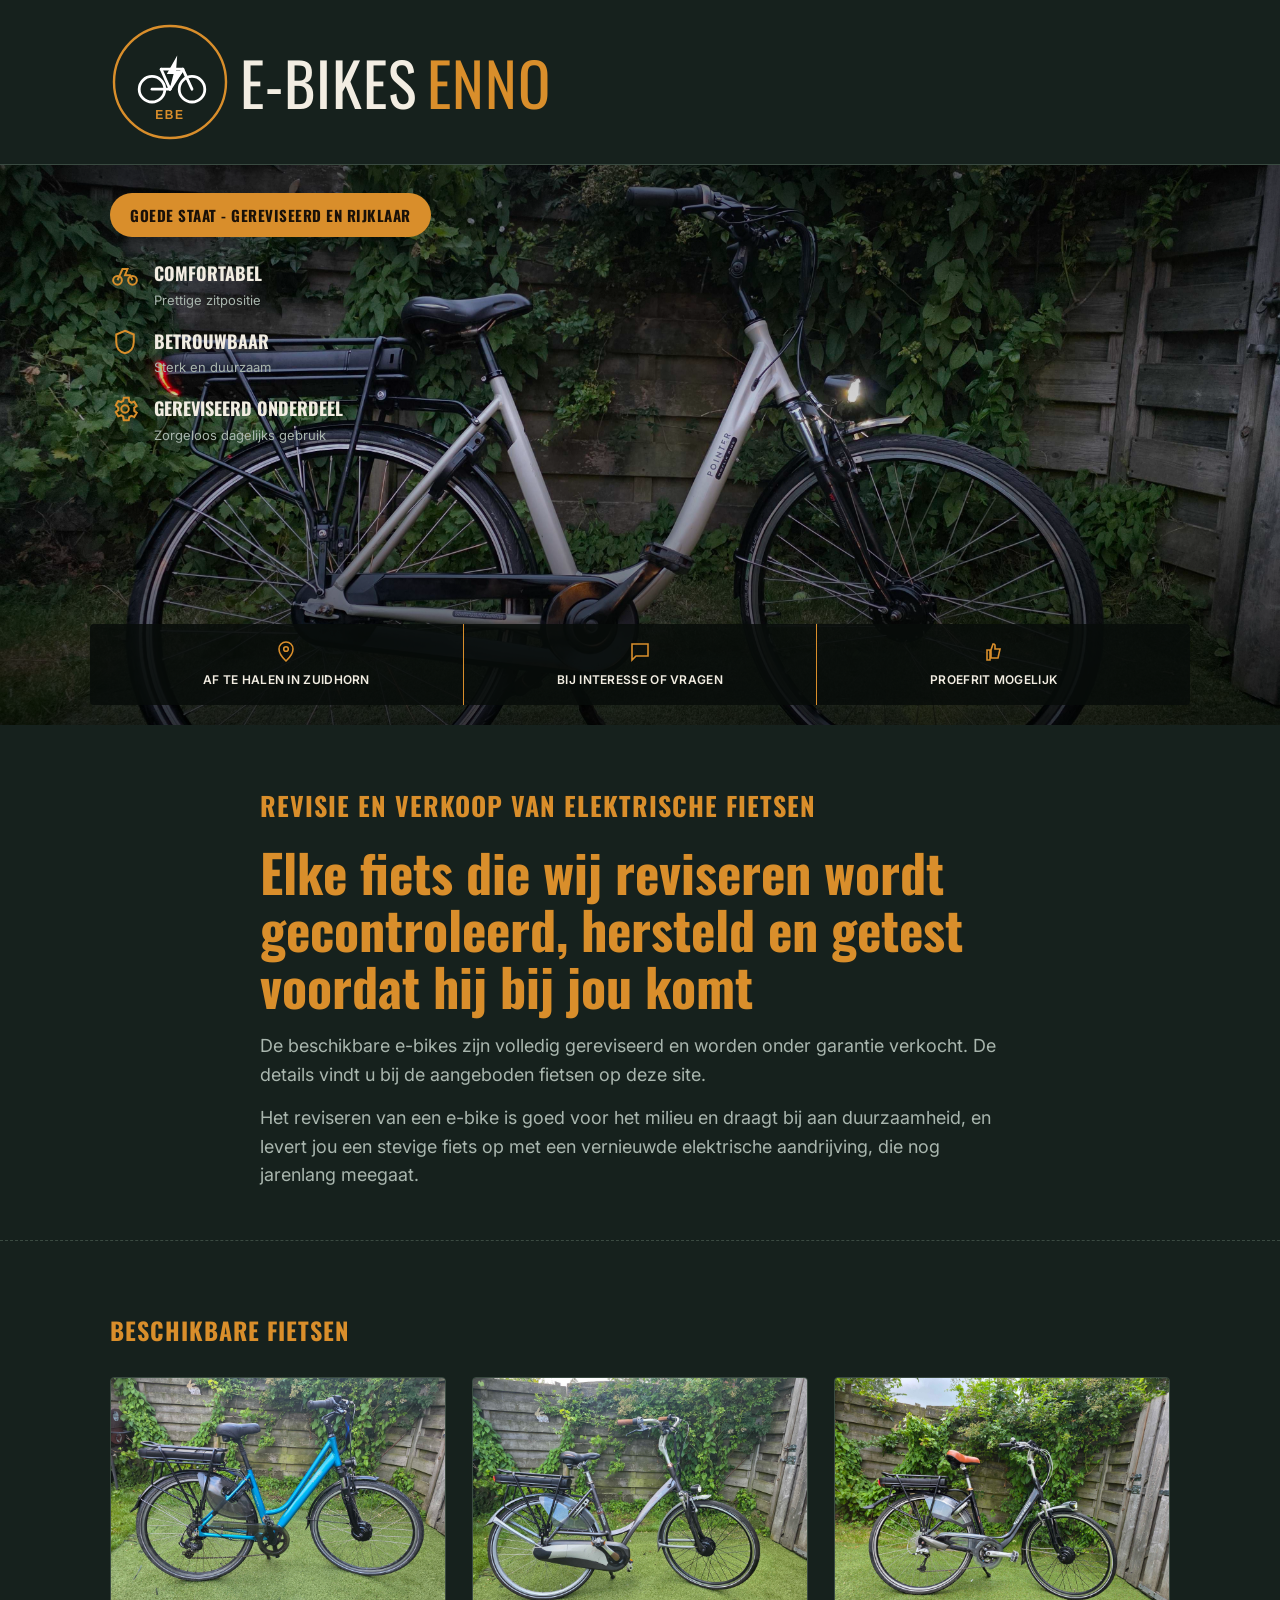
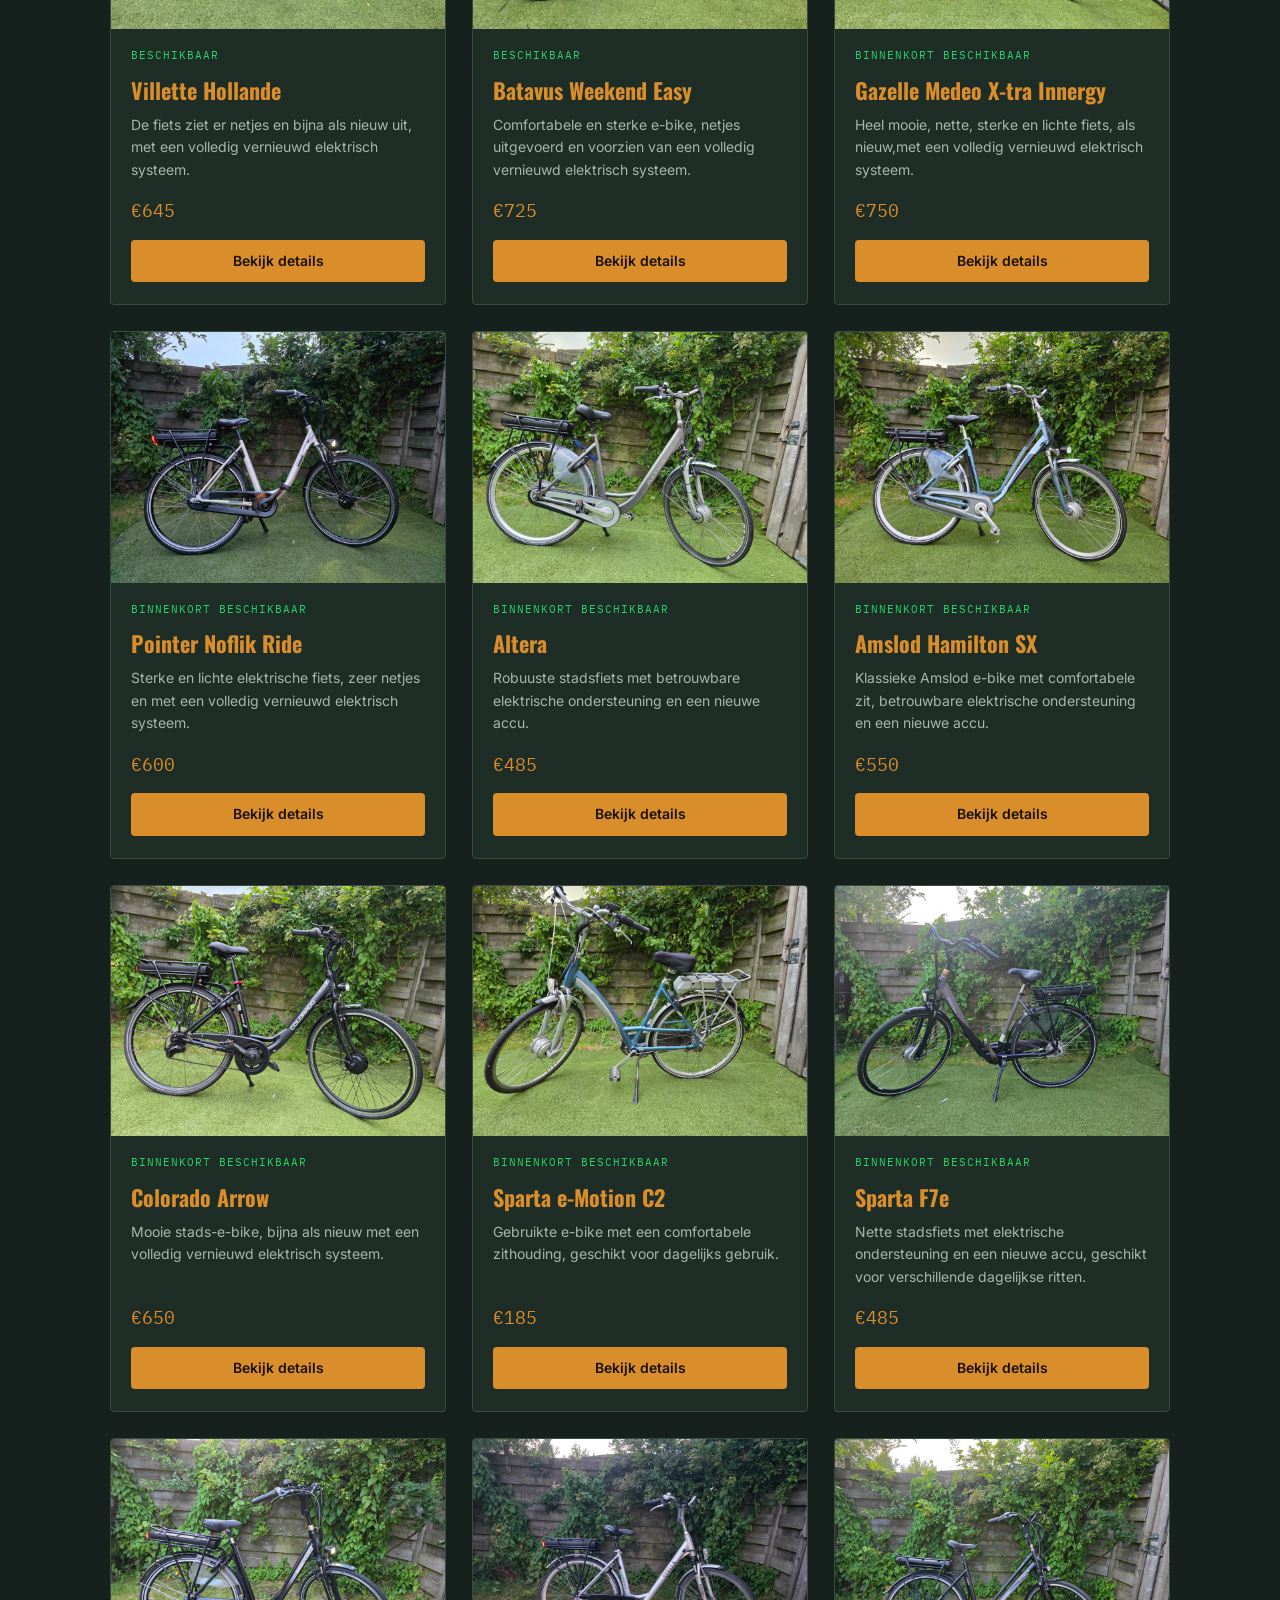
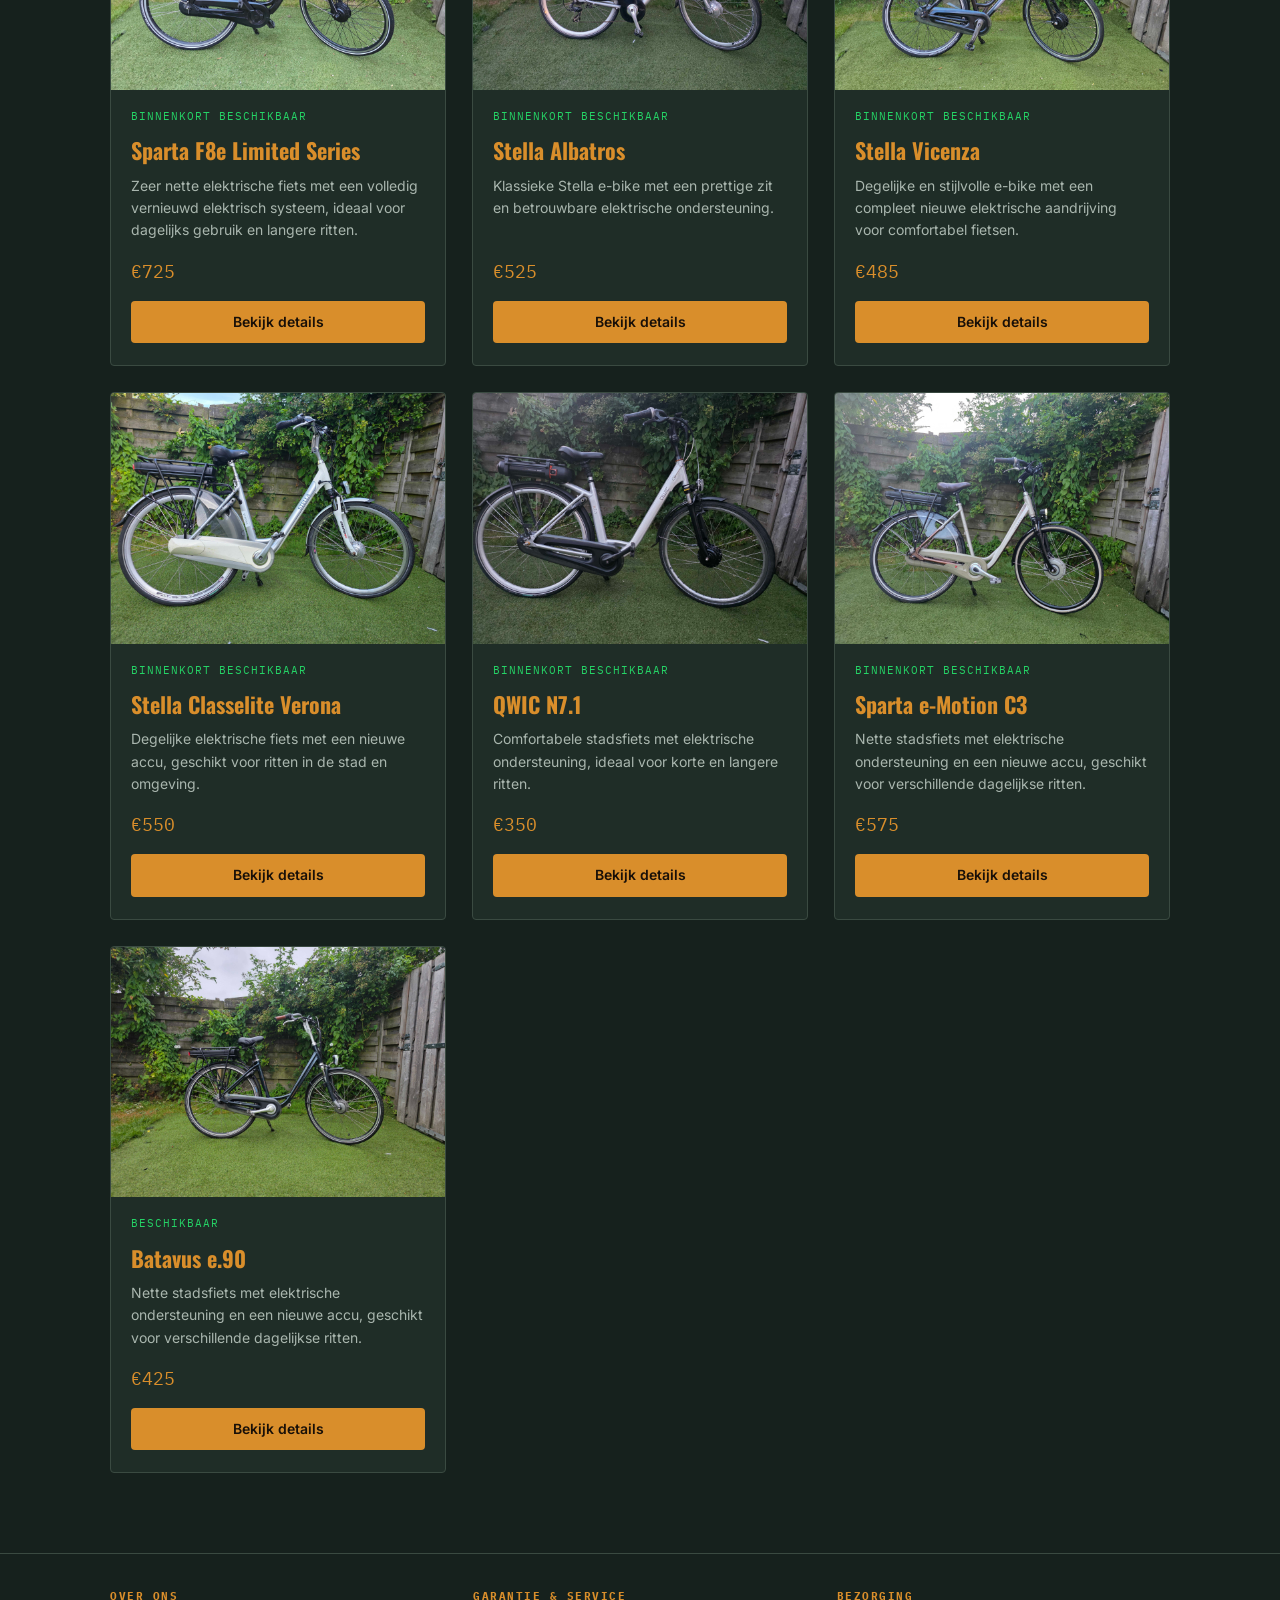
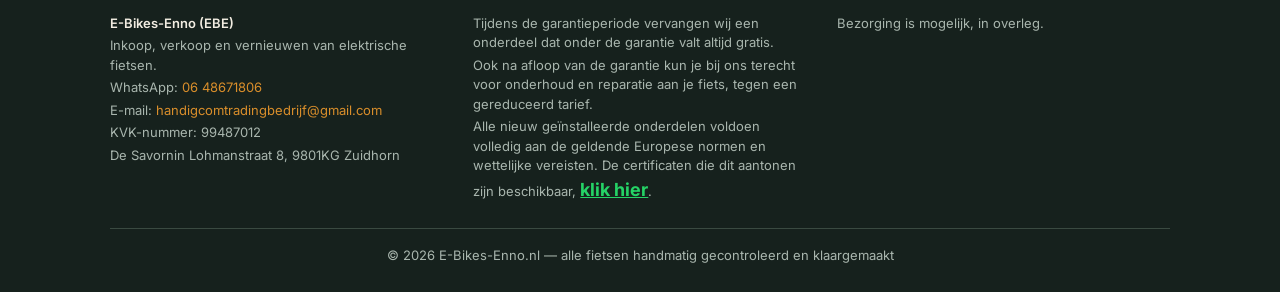
==== index.html @ 360663ea "Update index.html" ====
<!DOCTYPE html>
<html lang="nl">
<head>
<meta charset="UTF-8">
<meta name="viewport" content="width=device-width, initial-scale=1.0">
<title>E-Bikes-Enno — Elektrische fietsen showroom</title>
  <meta name="description" content="E-Bikes-Enno verkoopt gereviseerde elektrische fietsen in Zuidhorn en omgeving Groningen. Elke fiets gecontroleerd, hersteld en getest.">
<meta property="og:title" content="E-Bikes-Enno — Gereviseerde elektrische fietsen">
<meta property="og:description" content="Gereviseerde e-bikes met garantie, af te halen in Zuidhorn.">
<meta property="og:image" content="https://e-bikes-enno.nl/images/logo.svg">
<meta property="og:url" content="https://e-bikes-enno.nl">
<link rel="preconnect" href="https://fonts.googleapis.com">
<link href="https://fonts.googleapis.com/css2?family=Oswald:wght@500;700&family=Inter:wght@400;500;600&family=IBM+Plex+Mono:wght@400;500&display=swap" rel="stylesheet">
<link rel="stylesheet" href="css/style.css">
<link rel="icon" type="image/png" sizes="32x32" href="images/favicon-32x32.png">
<link rel="icon" type="image/png" sizes="96x96" href="images/favicon-96x96.png">
<link rel="apple-touch-icon" sizes="180x180" href="images/favicon-180x180.png">
<link rel="icon" type="image/svg+xml" href="images/logo.svg">
</head>
<body>

<header class="site-header">
  <div class="container">
    <a href="index.html" class="brand"><img src="images/logo.svg" alt="Logo" class="brand-logo">E-BIKES<span>ENNO</span></a>
  </div>
</header>

<section class="promo-banner">
  <img class="promo-banner-bg" src="images/pointer-noflik-ride/cover.jpg" alt="Elektrische fiets">
  <div class="promo-banner-overlay"></div>

  <div class="promo-top">
    <span class="promo-badge">GOEDE STAAT - GEREVISEERD EN RIJKLAAR</span>

    <div class="promo-feature">
      <svg viewBox="0 0 24 24" fill="none" stroke="currentColor" stroke-width="1.6"><circle cx="6" cy="17" r="3.5"/><circle cx="18" cy="17" r="3.5"/><path d="M6 17l4-9h4l-2 5h4l2 4M10 8h4"/></svg>
      <div>
        <h3>COMFORTABEL</h3>
        <p>Prettige zitpositie</p>
      </div>
    </div>

    <div class="promo-feature">
      <svg viewBox="0 0 24 24" fill="none" stroke="currentColor" stroke-width="1.6"><path d="M12 3l7 3v6c0 5-3 8-7 9-4-1-7-4-7-9V6l7-3z"/></svg>
      <div>
        <h3>BETROUWBAAR</h3>
        <p>Sterk en duurzaam</p>
      </div>
    </div>

    <div class="promo-feature">
      <svg viewBox="0 0 24 24" fill="none" stroke="currentColor" stroke-width="1.6"><circle cx="12" cy="12" r="3"/><path d="M19.4 13a7.6 7.6 0 000-2l2-1.5-2-3.4-2.3.9a7.6 7.6 0 00-1.7-1L15 3h-4l-.4 2.5a7.6 7.6 0 00-1.7 1l-2.3-.9-2 3.4L6.6 11a7.6 7.6 0 000 2l-2 1.5 2 3.4 2.3-.9a7.6 7.6 0 001.7 1L11 21h4l.4-2.5a7.6 7.6 0 001.7-1l2.3.9 2-3.4-2-1.5z"/></svg>
      <div>
        <h3>GEREVISEERD ONDERDEEL</h3>
        <p>Zorgeloos dagelijks gebruik</p>
      </div>
    </div>
  </div>

  <div class="promo-footer">
    <div class="promo-footer-item">
      <svg viewBox="0 0 24 24" fill="none" stroke="currentColor" stroke-width="1.6"><path d="M12 21s7-6.5 7-12a7 7 0 10-14 0c0 5.5 7 12 7 12z"/><circle cx="12" cy="9" r="2.3"/></svg>
      <span>AF TE HALEN IN ZUIDHORN</span>
    </div>
    <div class="promo-footer-item">
      <svg viewBox="0 0 24 24" fill="none" stroke="currentColor" stroke-width="1.6"><path d="M4 4h16v12H8l-4 4V4z"/></svg>
      <span>BIJ INTERESSE OF VRAGEN</span>
    </div>
    <div class="promo-footer-item">
      <svg viewBox="0 0 24 24" fill="none" stroke="currentColor" stroke-width="1.6"><path d="M8 10v10H5V10h3zm4-6l1 1v4h5l-2 9H9V10l2-6h1z"/></svg>
      <span>PROEFRIT MOGELIJK</span>
    </div>
  </div>
</section>

<section class="hero">
  <div class="container">
    <div class="hero-text">
      <div class="hero-eyebrow">Revisie en verkoop van elektrische fietsen</div>
      <h1>Elke fiets die wij reviseren wordt gecontroleerd, hersteld en getest voordat hij bij jou komt</h1>
    <p>De beschikbare e-bikes zijn volledig gereviseerd en worden onder garantie verkocht. De details vindt u bij de aangeboden fietsen op deze site.</p>
      <p style="margin-top:14px">Het reviseren van een e-bike is goed voor het milieu en draagt bij aan duurzaamheid, en levert jou een stevige fiets op met een vernieuwde elektrische aandrijving, die  nog jarenlang meegaat.</p>
    </div>
  </div>
</section>

<section class="catalog" id="catalog">
  <div class="container">
    <h2>Beschikbare fietsen</h2>
    <div class="bike-grid" id="bike-grid">
      <!-- filled automatically from data/bikes.json -->
    </div>
  </div>
</section>

<footer class="site-footer">
  <div class="container">
    <div class="footer-grid">
      <div class="footer-company">
        <h4>Over ons</h4>
        <p class="company-name">E-Bikes-Enno (EBE)</p>
        <p>Inkoop, verkoop en vernieuwen van elektrische fietsen.</p>
        <p>WhatsApp: <a href="https://wa.me/31648671806" target="_blank" rel="noopener">06 48671806</a></p>
        <p>E-mail: <a href="mailto:handigcomtradingbedrijf@gmail.com">handigcomtradingbedrijf@gmail.com</a></p>
        <p>KVK-nummer: 99487012</p>
        <p>De Savornin Lohmanstraat 8, 9801KG Zuidhorn</p>
      </div>
      <div class="footer-service">
        <h4>Garantie &amp; service</h4>
        <p>Tijdens de garantieperiode vervangen wij een onderdeel dat onder de garantie valt altijd gratis.</p>
        <p>Ook na afloop van de garantie kun je bij ons terecht voor onderhoud en reparatie aan je fiets, tegen een gereduceerd tarief.</p>
        <p>Alle nieuw geïnstalleerde onderdelen voldoen volledig aan de geldende Europese normen en wettelijke vereisten. De certificaten die dit aantonen zijn beschikbaar, <a class="cert-link" href="certificaten.html" target="_blank" rel="noopener">klik hier</a>.</p>
      </div>
      <div class="footer-delivery">
        <h4>Bezorging</h4>
        <p>Bezorging is mogelijk, in overleg.</p>
      </div>
    </div>
    <div class="footer-bottom">&copy; <span id="year"></span> E-Bikes-Enno.nl — alle fietsen handmatig gecontroleerd en klaargemaakt</div>
  </div>
</footer>

<script src="js/main.js"></script>
</body>
</html>
---- css/style.css ----
/* ============================================
   COLOR PALETTE — change any value here and it updates the whole site
   ============================================ */
:root {
  --color-bg: #16211d;          /* dark background, workshop tone */
  --color-bg-elevated: #1f2d27; /* card background */
  --color-bg-tag: #24352d;      /* spec "hangtag" background */
  --color-text: #f2ede2;        /* main text color */
  --color-text-muted: #a9b6ae;  /* secondary text color */
  --color-accent: #d98e2b;      /* main brand color — change this to restyle the whole site */
  --color-accent-dark: #b8741e;
  --color-border: #3a4a41;
  --color-whatsapp: #25d366;    /* official WhatsApp green — best left as-is */

  --font-display: 'Oswald', sans-serif;
  --font-body: 'Inter', sans-serif;
  --font-mono: 'IBM Plex Mono', monospace;

  --radius: 4px;
  --max-width: 1100px;
}

* { box-sizing: border-box; }

html { scroll-behavior: smooth; }

body {
  margin: 0;
  background: var(--color-bg);
  color: var(--color-text);
  font-family: var(--font-body);
  line-height: 1.6;
  direction: ltr;
}

a { color: inherit; text-decoration: none; }

img { max-width: 100%; display: block; }

.container {
  max-width: var(--max-width);
  margin: 0 auto;
  padding: 0 20px;
}

/* ============================================
   Header
   ============================================ */
.site-header {
  border-bottom: 1px solid var(--color-border);
  padding: 22px 0;
}

.site-header .container {
  display: flex;
  align-items: center;
  justify-content: space-between;
  gap: 16px;
  flex-wrap: wrap;
}

.brand {
  font-family: var(--font-display);
  font-size: 60px;
  letter-spacing: 1px;
  text-transform: uppercase;
  color: var(--color-text);
  display: flex;
  align-items: center;
  gap: 10px;
}

.brand-logo { width: 120px; height: 120px; }

.brand span { color: var(--color-accent); }

@media (max-width: 480px) {
  .brand { font-size: 40px; gap: 8px; }
  .brand-logo { width: 85px; height: 85px; }
}

@media (max-width: 400px) {
  .brand { font-size: 37px; gap: 8px; }
  .brand-logo { width: 85px; height: 85px; }
  .promo-badge{ font-size: 12px;}
}

/* ============================================
   Hero section (text only — image removed)
   ============================================ */
.hero {
  padding: 60px 0 50px;
  border-bottom: 1px dashed var(--color-border);
}

.hero .container {
  max-width: 800px;
}

.hero-eyebrow {
  font-family: var(--font-display);
  font-weight: 700;
  font-size: 26px;
  letter-spacing: 1px;
  color: var(--color-accent);
  text-transform: uppercase;
  margin-bottom: 16px;
}

.hero h1 {
  font-family: var(--font-display);
  font-size: clamp(34px, 6vw, 52px);
  line-height: 1.1;
  margin: 0 0 18px;
  color: var(--color-accent);
}

.hero p {
  color: var(--color-text-muted);
  font-size: 18px;
  margin: 0;
}

/* ============================================
   Bike grid
   ============================================ */
.catalog {
  padding: 50px 0 80px;
}

.catalog h2 {
  font-family: var(--font-display);
  font-size: 24px;
  letter-spacing: 1px;
  text-transform: uppercase;
  color: var(--color-accent);
  margin-bottom: 28px;
}

.bike-grid {
  display: grid;
  grid-template-columns: repeat(auto-fill, minmax(280px, 1fr));
  gap: 26px;
}

.bike-card {
  background: var(--color-bg-elevated);
  border: 1px solid var(--color-border);
  border-radius: var(--radius);
  overflow: hidden;
  transition: transform .18s ease, border-color .18s ease;
  display: flex;
  flex-direction: column;
}

.bike-card:hover {
  transform: translateY(-4px);
  border-color: var(--color-accent);
}

.bike-card .thumb {
  aspect-ratio: 4 / 3;
  background: var(--color-bg-tag);
  overflow: hidden;
}

.bike-card .thumb img { width: 100%; height: 100%; object-fit: cover; }

.bike-card .info { padding: 18px 20px 22px; flex: 1; display: flex; flex-direction: column; }

.bike-card .status {
  font-family: var(--font-mono);
  font-size: 11px;
  letter-spacing: 1px;
  color: var(--color-whatsapp);
  text-transform: uppercase;
  margin-bottom: 8px;
}

.bike-card h3 {
  font-family: var(--font-display);
  font-size: 22px;
  margin: 0 0 6px;
  color: var(--color-accent);
}

.bike-card .tagline {
  color: var(--color-text-muted);
  font-size: 14px;
  margin: 0 0 16px;
  flex: 1;
}

.bike-card .price {
  font-family: var(--font-mono);
  color: var(--color-accent);
  font-size: 18px;
  margin-bottom: 14px;
}

.btn {
  display: inline-block;
  text-align: center;
  padding: 10px 18px;
  border-radius: var(--radius);
  font-size: 14px;
  font-weight: 600;
  transition: opacity .15s ease;
}

.btn:hover { opacity: .88; }

.btn-primary {
  background: var(--color-accent);
  color: #191008;
}

.btn-whatsapp {
  background: var(--color-whatsapp);
  color: #06210f;
}

/* ============================================
   Bike detail page
   ============================================ */
.bike-detail {
  padding: 50px 0 90px;
}

@media (max-width: 700px) {
  .bike-detail { padding: 16px 0 60px; }
}

.back-link {
  display: inline-block;
  font-family: var(--font-mono);
  font-size: 13px;
  color: var(--color-text-muted);
  margin-bottom: 26px;
}

@media (max-width: 700px) {
  .back-link { margin-bottom: 10px; font-size: 12px; }
}

.back-link:hover { color: var(--color-accent); }

.detail-grid {
  display: grid;
  grid-template-columns: 1.1fr 1fr;
  gap: 46px;
}

@media (max-width: 800px) {
  .detail-grid { grid-template-columns: 1fr; }
}

.slider {
  position: relative;
  border-radius: var(--radius);
  overflow: hidden;
  border: 1px solid var(--color-border);
  aspect-ratio: 4/3;
  background: var(--color-bg-elevated);
}

@media (max-width: 700px) {
  .slider { aspect-ratio: auto; height: 70vh; }
  .slider-slide { display: flex; align-items: center; justify-content: center; }
  .slider-slide img { height: 66%; width: 100%; object-fit: cover; }
}

.slider-track {
  display: flex;
  height: 100%;
  transition: transform .35s ease;
}

.slider-slide {
  min-width: 100%;
  height: 100%;
}

.slider-slide img { width: 100%; height: 100%; object-fit: cover; cursor: zoom-in; }

.slider-btn {
  position: absolute;
  top: 50%;
  transform: translateY(-50%);
  width: 38px;
  height: 38px;
  border-radius: 50%;
  border: none;
  background: rgba(10, 16, 13, 0.55);
  color: var(--color-text);
  font-size: 18px;
  line-height: 1;
  cursor: pointer;
  display: flex;
  align-items: center;
  justify-content: center;
  transition: background .15s ease;
}

.slider-btn:hover { background: var(--color-accent); color: #191008; }

.slider-btn.prev { left: 12px; }
.slider-btn.next { right: 12px; }

.slider-dots {
  position: absolute;
  bottom: 12px;
  left: 50%;
  transform: translateX(-50%);
  display: flex;
  gap: 7px;
}

.slider-dots .dot {
  width: 8px;
  height: 8px;
  border-radius: 50%;
  background: rgba(242, 237, 226, 0.35);
  border: none;
  padding: 0;
  cursor: pointer;
}

.slider-dots .dot.active { background: var(--color-accent); }

.lightbox {
  position: fixed;
  inset: 0;
  background: rgba(8, 12, 10, 0.94);
  display: flex;
  align-items: center;
  justify-content: center;
  z-index: 1000;
  padding: 20px;
}

.lightbox[hidden] { display: none; }

.lightbox img {
  max-width: 100%;
  max-height: 100%;
  width: auto;
  height: auto;
  object-fit: contain;
  border-radius: var(--radius);
  cursor: default;
}

.lightbox-close {
  position: absolute;
  top: 18px;
  right: 18px;
  width: 42px;
  height: 42px;
  border-radius: 50%;
  border: none;
  background: rgba(242, 237, 226, 0.12);
  color: var(--color-text);
  font-size: 22px;
  line-height: 1;
  cursor: pointer;
  display: flex;
  align-items: center;
  justify-content: center;
}

.lightbox-close:hover { background: var(--color-accent); color: #191008; }

.lightbox .slider-btn { top: 50%; }

@media (max-width: 800px) {
  .lightbox-close { top: 12px; right: 12px; }
}

.detail-info h1 {
  font-family: var(--font-display);
  font-size: 36px;
  margin: 0 0 8px;
  color: var(--color-accent);
}

.detail-info .tagline {
  color: var(--color-text-muted);
  margin-bottom: 18px;
}

.detail-info .price {
  font-family: var(--font-mono);
  color: var(--color-accent);
  font-size: 26px;
  margin-bottom: 24px;
}

.spec-tag {
  background: var(--color-bg-tag);
  border: 1px dashed var(--color-border);
  border-radius: var(--radius);
  padding: 22px 24px;
  position: relative;
  margin-bottom: 22px;
}

.spec-tag::before {
  content: '';
  position: absolute;
  top: 18px;
  inset-inline-start: -8px;
  width: 16px;
  height: 16px;
  border-radius: 50%;
  background: var(--color-bg);
  border: 1px dashed var(--color-border);
}

.spec-tag h4 {
  font-family: var(--font-mono);
  font-size: 12px;
  letter-spacing: 2px;
  text-transform: uppercase;
  color: var(--color-accent);
  margin: 0 0 14px;
}

.spec-row {
  display: flex;
  justify-content: space-between;
  padding: 7px 0;
  border-bottom: 1px solid var(--color-border);
  font-size: 14px;
}

.spec-row:last-child { border-bottom: none; }

.spec-row .label { color: var(--color-text-muted); }
.spec-row .value { font-family: var(--font-mono); }

.condition-header {
  display: flex;
  justify-content: space-between;
  padding-bottom: 8px;
  margin-bottom: 4px;
  border-bottom: 1px solid var(--color-border);
  font-family: var(--font-mono);
  font-size: 11px;
  letter-spacing: 1px;
  text-transform: uppercase;
  color: var(--color-text-muted);
}

.condition-list { list-style: none; padding: 0; margin: 0; }

.condition-list li {
  display: flex;
  justify-content: space-between;
  padding: 7px 0;
  border-bottom: 1px solid var(--color-border);
  font-size: 14px;
}

.condition-list li:last-child { border-bottom: none; }

.cta-row { display: flex; gap: 12px; flex-wrap: wrap; }
.cta-row .btn { font-size: 16px; padding: 13px 22px; }

/* ============================================
   Footer
   ============================================ */
.site-footer {
  border-top: 1px solid var(--color-border);
  padding: 34px 0 26px;
  color: var(--color-text-muted);
  font-size: 13px;
}

.footer-grid {
  display: grid;
  grid-template-columns: 1fr 1fr 1fr;
  gap: 30px;
  margin-bottom: 22px;
}

@media (max-width: 900px) {
  .footer-grid { grid-template-columns: 1fr; }
}

.footer-company h4,
.footer-service h4,
.footer-delivery h4 {
  font-family: var(--font-mono);
  font-size: 11px;
  letter-spacing: 1.5px;
  text-transform: uppercase;
  color: var(--color-accent);
  margin: 0 0 8px;
}

.footer-company p,
.footer-service p,
.footer-delivery p {
  margin: 3px 0;
  line-height: 1.5;
}

.footer-company .company-name {
  color: var(--color-text);
  font-weight: 600;
}

.footer-company a { color: var(--color-accent); }
.footer-company a:hover { text-decoration: underline; }

.cert-link {
  display: inline-block;
  font-size: 18px;
  font-weight: 700;
  color: var(--color-whatsapp);
  text-decoration: underline;
}

.cert-link:hover { color: var(--color-accent); }

.footer-bottom {
  border-top: 1px solid var(--color-border);
  padding-top: 16px;
  text-align: center;
}

.empty-state {
  color: var(--color-text-muted);
  padding: 40px 0;
  text-align: center;
}

/* The three footer section titles (Over ons / Garantie & service / Bezorging)
   doubled in size on mobile only — everything else stays at its normal size. */
@media (max-width: 700px) {
  .footer-company h4,
  .footer-service h4,
  .footer-delivery h4 { font-size: 22px; }
}

/* ============================================
   Promo banner (full-width background, content aligned
   with the same container width as the header logo)
   ============================================ */
.promo-banner {
  position: relative;
  width: 100%;
  min-height: 560px;
  overflow: hidden;
  display: flex;
  flex-direction: column;
  justify-content: space-between;
}

.promo-banner-bg {
  position: absolute;
  inset: 0;
  width: 100%;
  height: 100%;
  object-fit: cover;
  object-position: center;
}

.promo-banner-overlay {
  position: absolute;
  inset: 0;
  background: linear-gradient(180deg, rgba(0,0,0,.55) 0%, rgba(0,0,0,.15) 45%, rgba(0,0,0,.75) 100%);
}

.promo-top {
  position: relative;
  z-index: 2;
  max-width: var(--max-width);
  margin: 0 auto;
  width: 100%;
  padding: 28px 20px 0;
}

.promo-badge {
  display: inline-block;
  background: var(--color-accent);
  color: #191008;
  font-family: var(--font-display);
  font-weight: 700;
  font-size: 15px;
  letter-spacing: .5px;
  padding: 10px 20px;
  border-radius: 999px;
  margin-bottom: 22px;
}

.promo-feature {
  display: flex;
  align-items: flex-start;
  gap: 14px;
  margin-bottom: 16px;
}

.promo-feature svg {
  width: 30px;
  height: 30px;
  color: var(--color-accent);
  flex-shrink: 0;
}

.promo-feature h3 {
  font-family: var(--font-display);
  font-size: 18px;
  color: var(--color-text);
  margin: 0 0 2px;
}

.promo-feature p {
  font-size: 13px;
  color: var(--color-text-muted);
  margin: 0;
}

.promo-footer {
  position: relative;
  z-index: 2;
  display: flex;
  background: rgba(8,12,10,.85);
  max-width: var(--max-width);
  margin: 0 auto 20px;
  width: 100%;
  padding: 0 20px;
  border-radius: var(--radius);
  overflow: hidden;
}

.promo-footer-item {
  flex: 1;
  display: flex;
  flex-direction: column;
  align-items: center;
  gap: 6px;
  padding: 16px 10px;
  text-align: center;
  border-right: 1px solid var(--color-accent);
  font-size: 12px;
  font-weight: 600;
  letter-spacing: .3px;
}

.promo-footer-item:last-child { border-right: none; }

.promo-footer-item svg {
  width: 24px;
  height: 24px;
  color: var(--color-accent);
}

@media (max-width: 600px) {
  .promo-banner { min-height: 640px; }
  .promo-footer { flex-direction: row; }
  .promo-footer-item { font-size: 10px; padding: 12px 4px; }
}
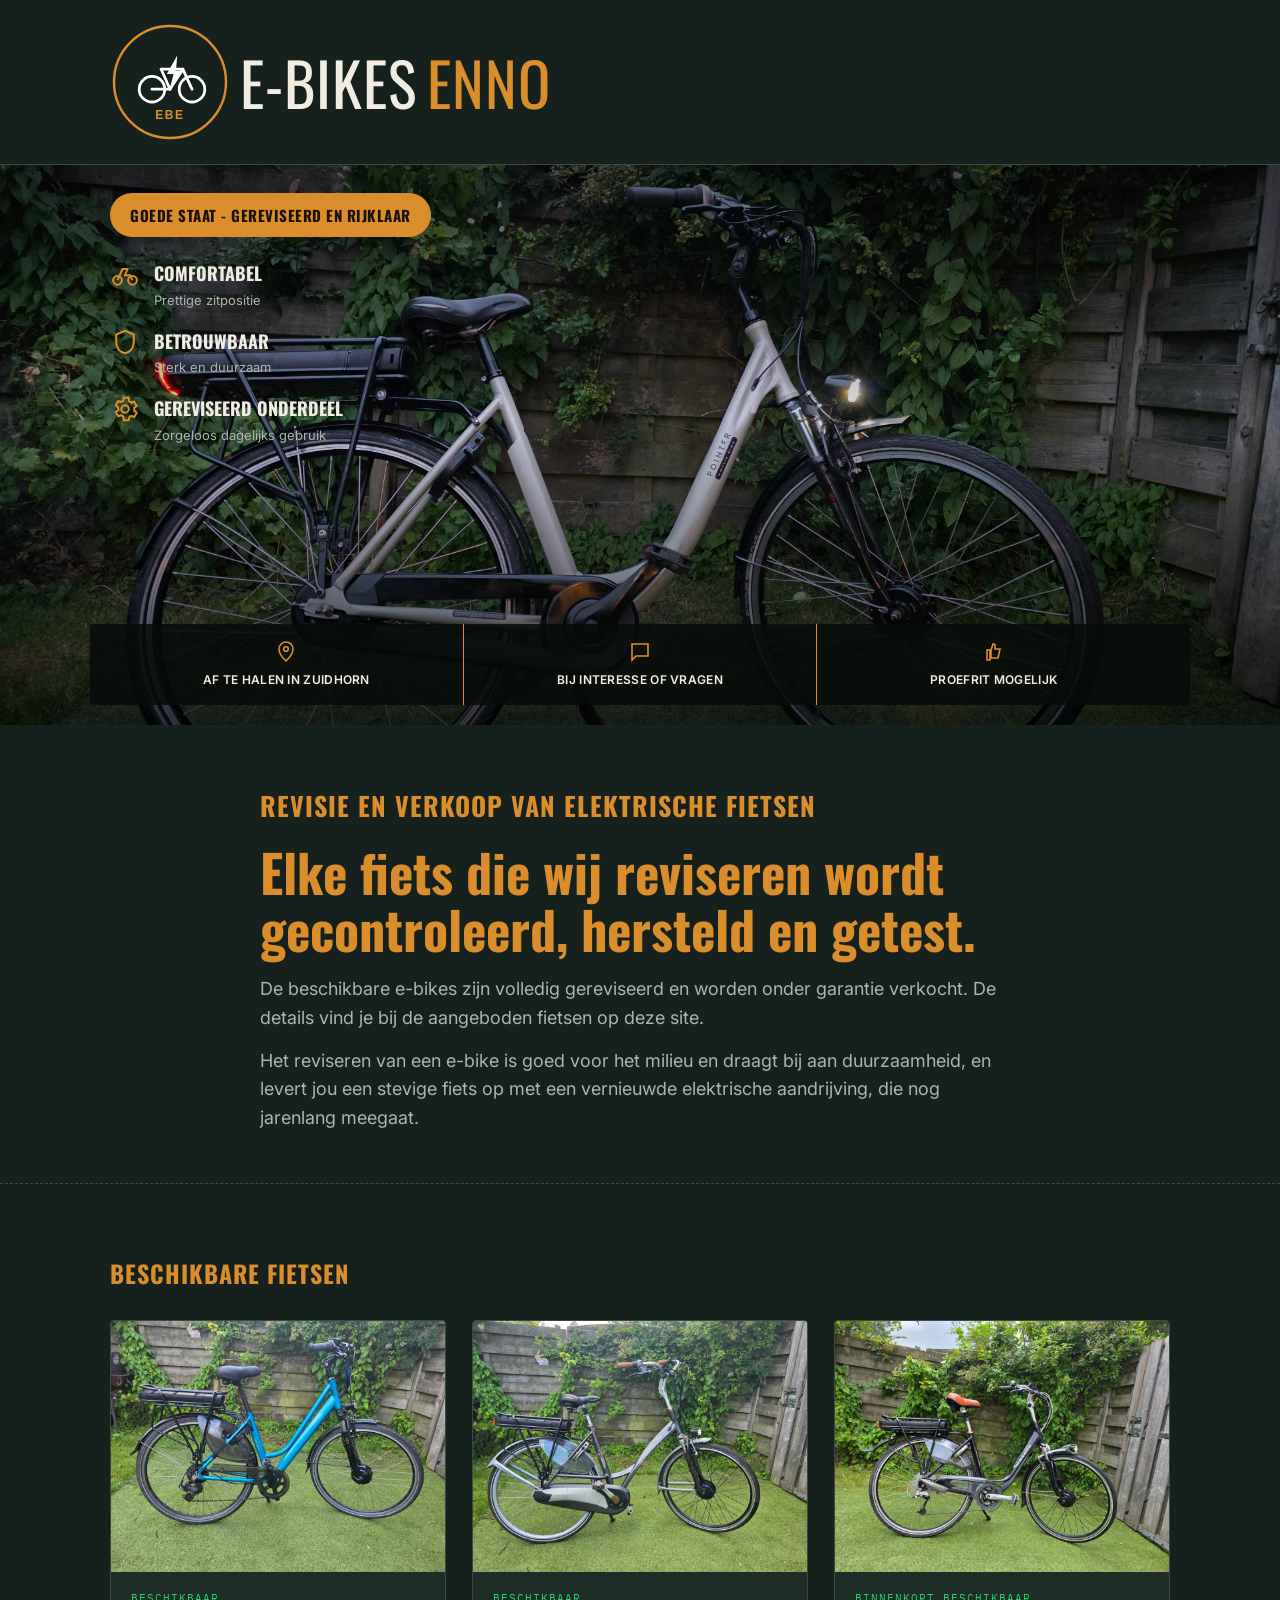
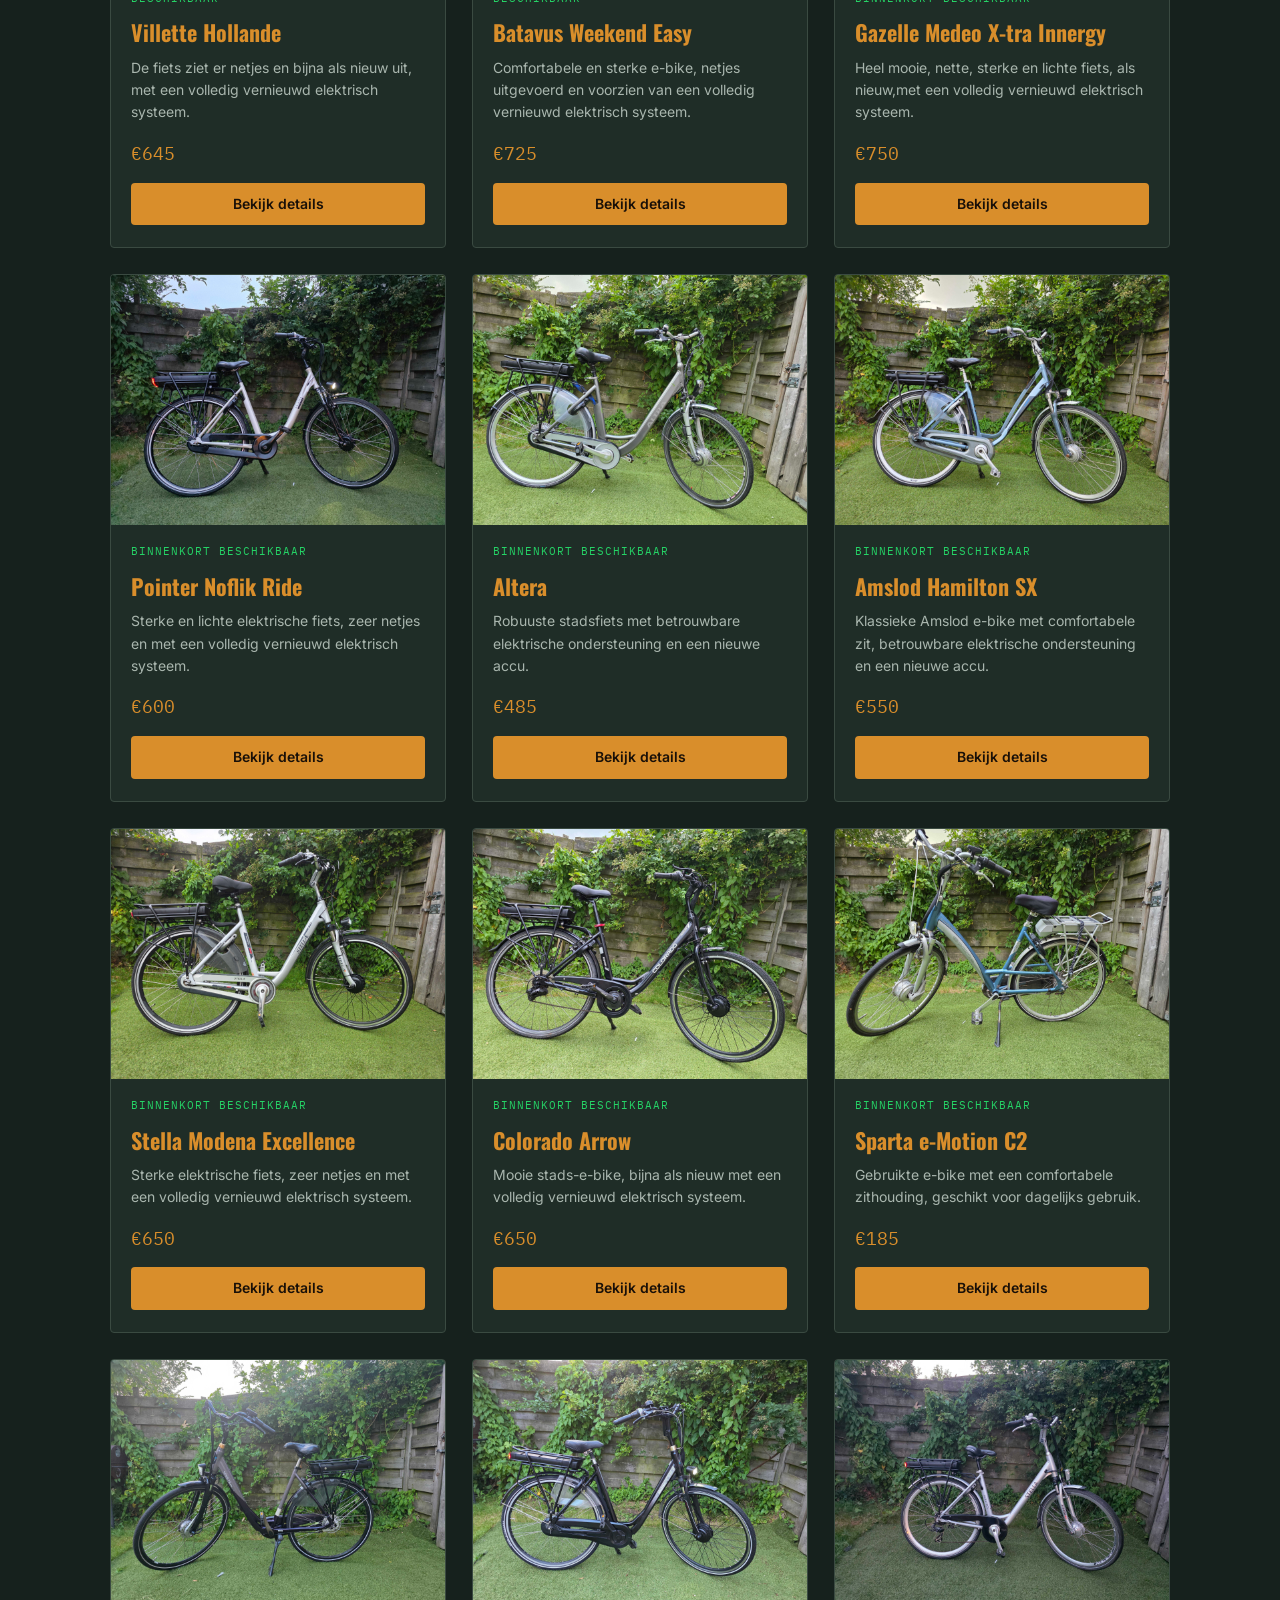
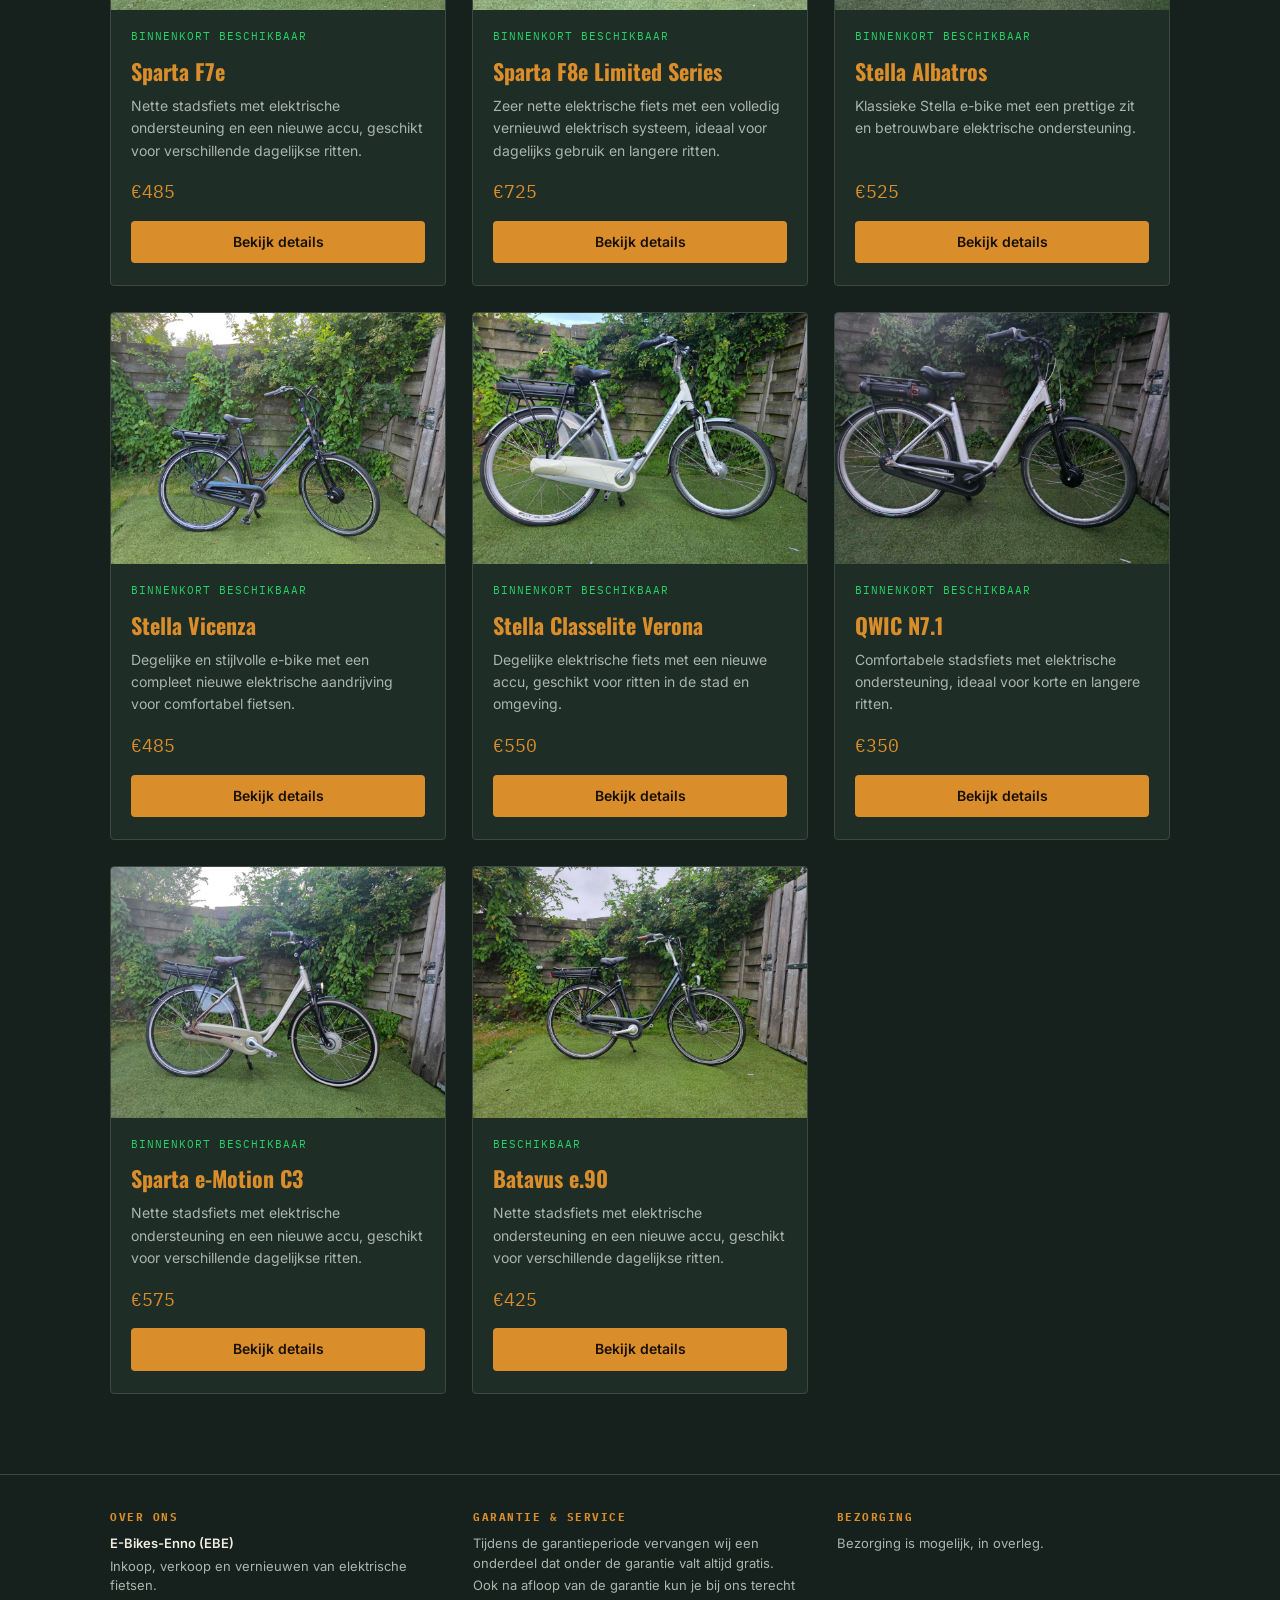
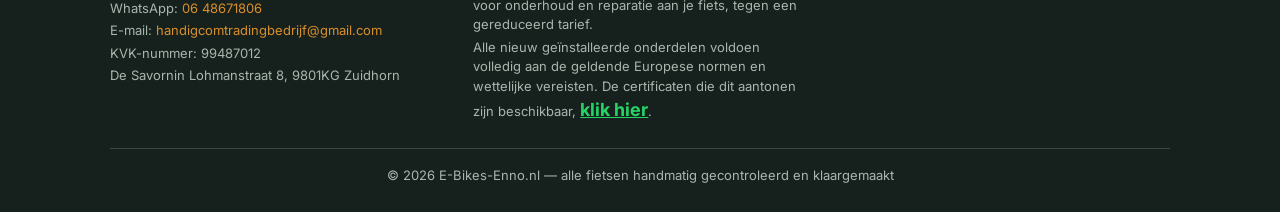
==== commit 98854dd6: "Update index.html" ====
--- a/index.html
+++ b/index.html
@@ -77,8 +77,8 @@
   <div class="container">
     <div class="hero-text">
       <div class="hero-eyebrow">Revisie en verkoop van elektrische fietsen</div>
-      <h1>Elke fiets die wij reviseren wordt gecontroleerd, hersteld en getest voordat hij bij jou komt</h1>
-    <p>De beschikbare e-bikes zijn volledig gereviseerd en worden onder garantie verkocht. De details vindt u bij de aangeboden fietsen op deze site.</p>
+      <h1>Elke fiets die wij reviseren wordt gecontroleerd, hersteld en getest.</h1>
+    <p>De beschikbare e-bikes zijn volledig gereviseerd en worden onder garantie verkocht. De details vind je bij de aangeboden fietsen op deze site.</p>
       <p style="margin-top:14px">Het reviseren van een e-bike is goed voor het milieu en draagt bij aan duurzaamheid, en levert jou een stevige fiets op met een vernieuwde elektrische aandrijving, die  nog jarenlang meegaat.</p>
     </div>
   </div>
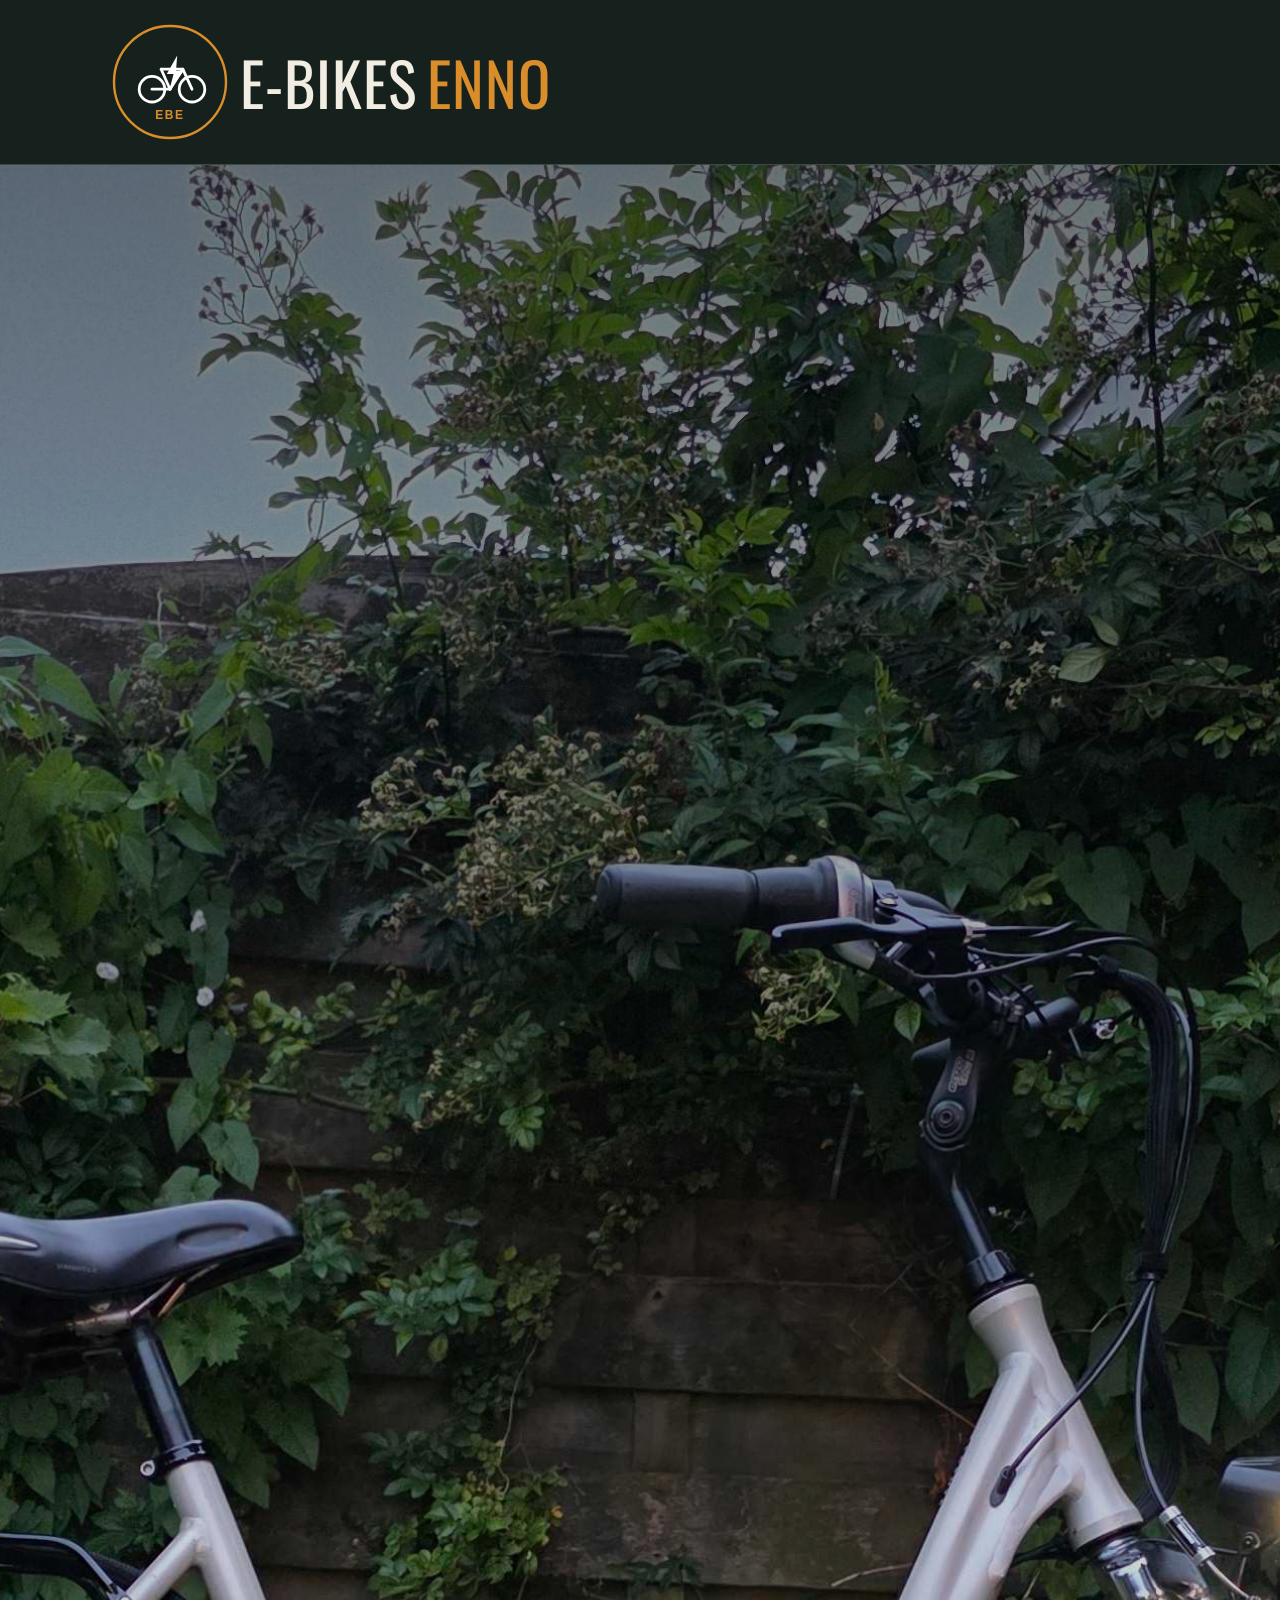
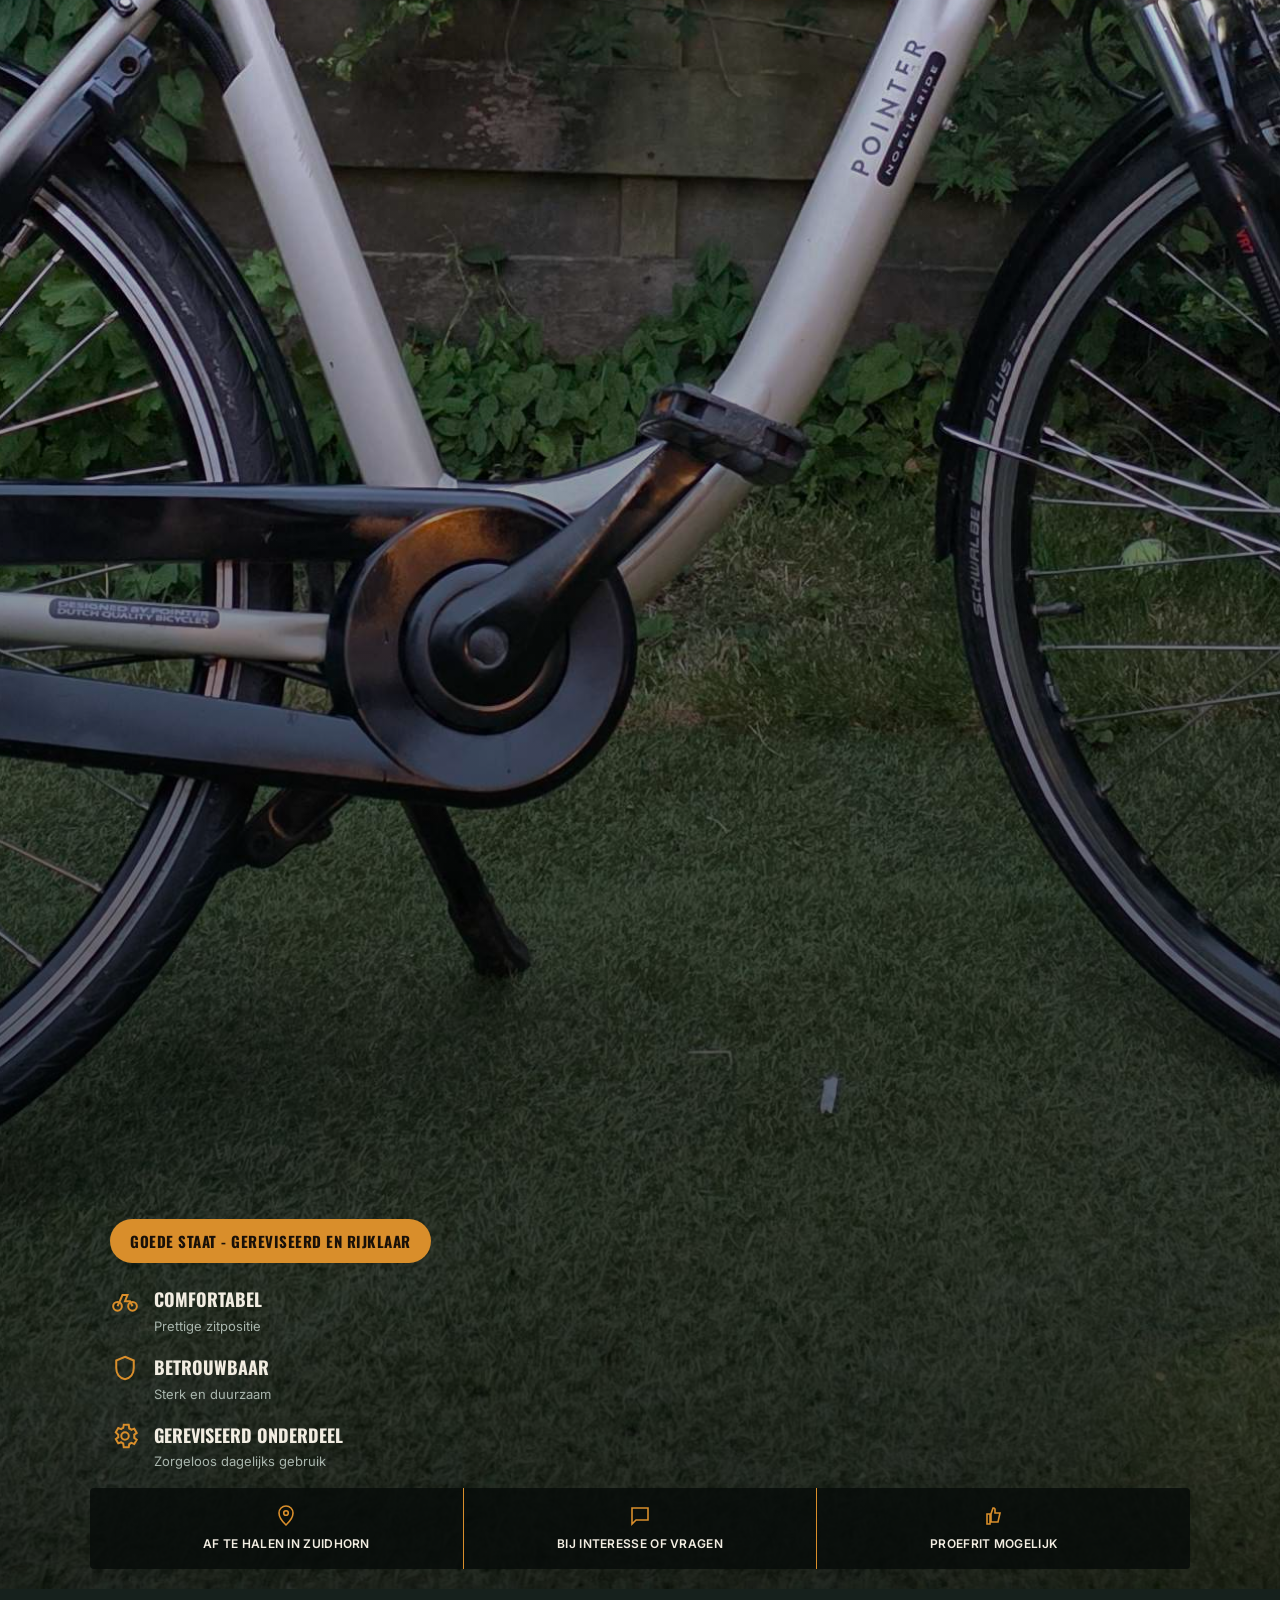
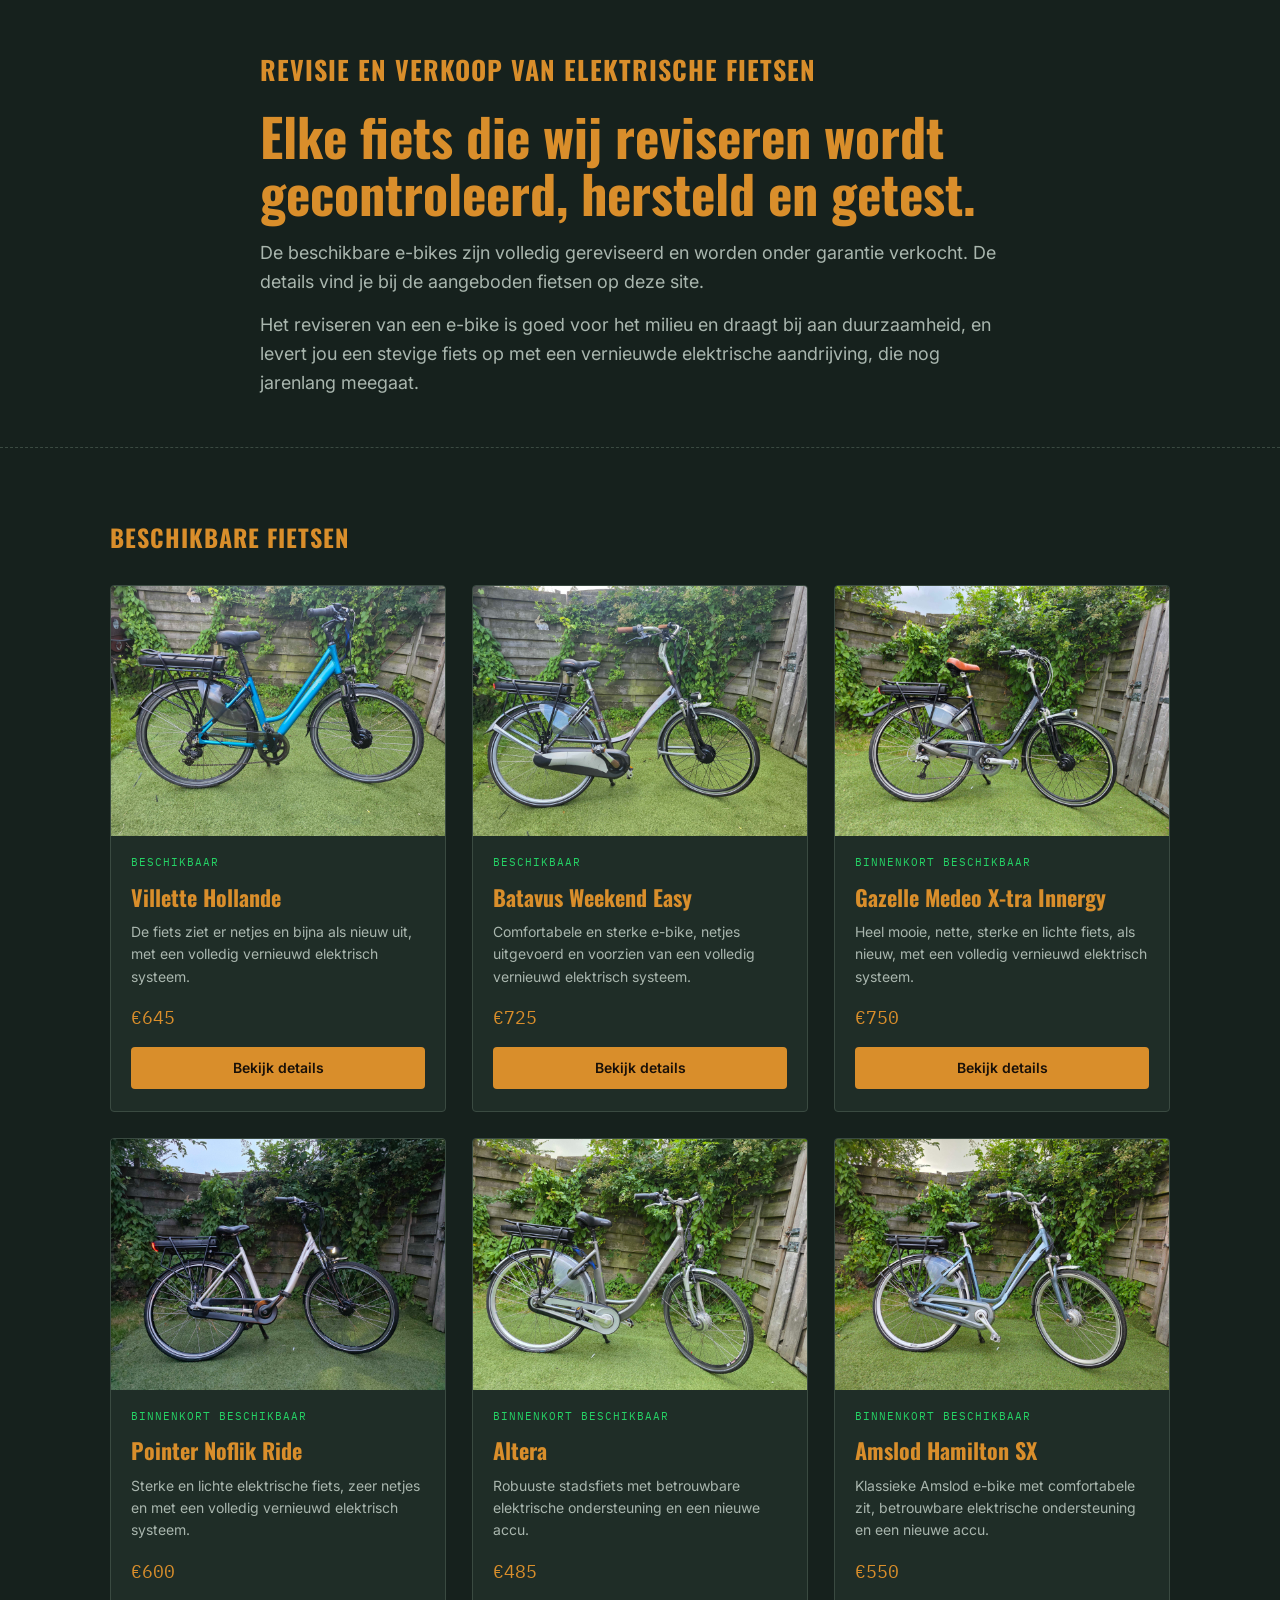
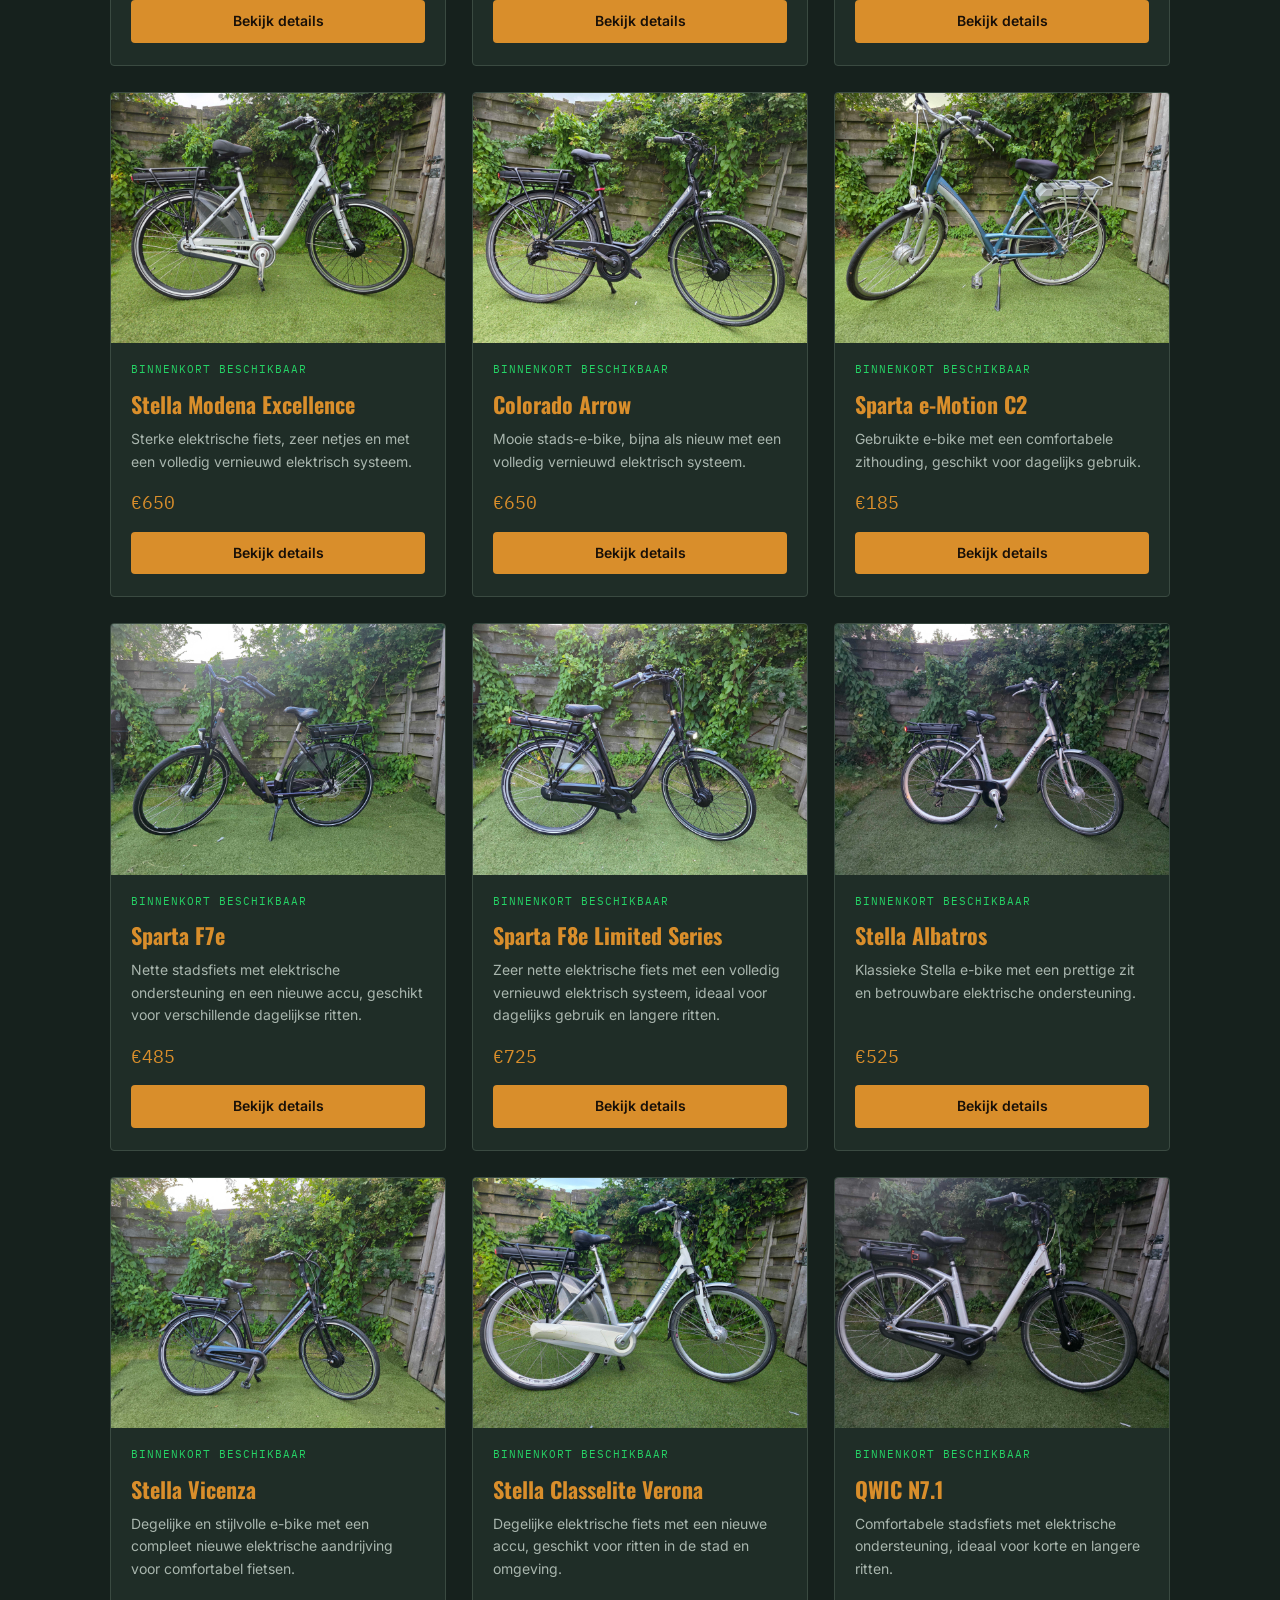
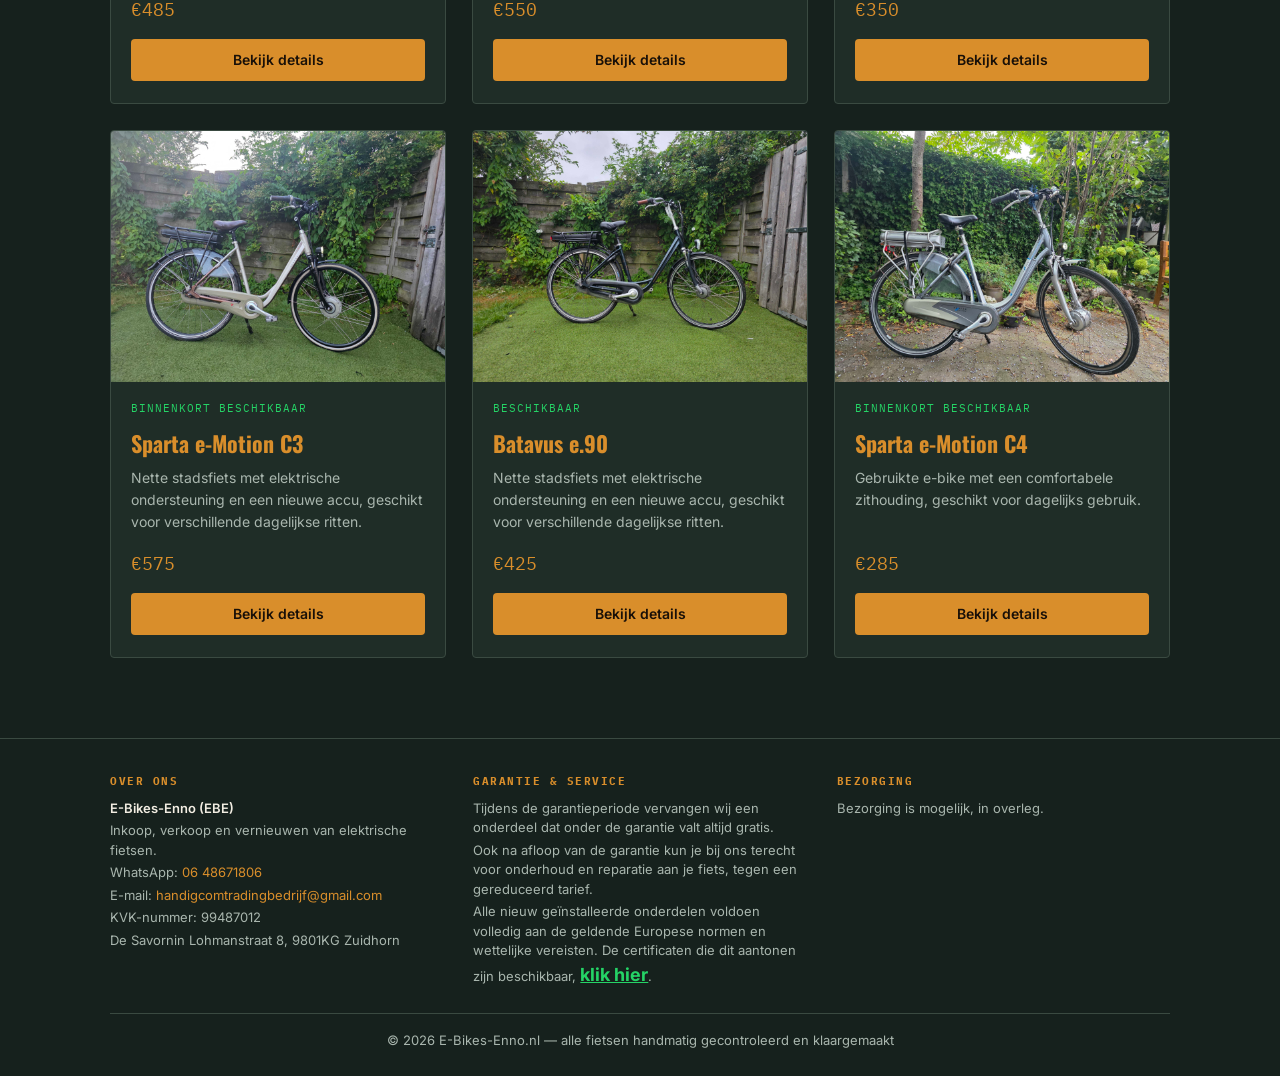
==== commit 2d30506a: "Update index.html" ====
--- a/index.html
+++ b/index.html
@@ -28,7 +28,15 @@
 <section class="promo-banner">
   <img class="promo-banner-bg" src="images/pointer-noflik-ride/cover.jpg" alt="Elektrische fiets">
   <div class="promo-banner-overlay"></div>
-
+<div class="promo-gps-badge">
+  <svg class="promo-gps-badge-bg" viewBox="0 0 100 100">
+    <polygon points="50,2 61,20 82,15 79,37 100,50 79,63 82,85 61,80 50,98 39,80 18,85 21,63 0,50 21,37 18,15 39,20"/>
+  </svg>
+  <div class="promo-gps-badge-content">
+    <svg viewBox="0 0 24 24" fill="none" stroke="currentColor" stroke-width="1.8"><circle cx="12" cy="12" r="8"/><circle cx="12" cy="12" r="2.5" fill="currentColor" stroke="none"/><path d="M12 2v3M12 19v3M2 12h3M19 12h3"/></svg>
+    <span>GPS<br>TRACKER</span>
+  </div>
+</div>
   <div class="promo-top">
     <span class="promo-badge">GOEDE STAAT - GEREVISEERD EN RIJKLAAR</span>
 
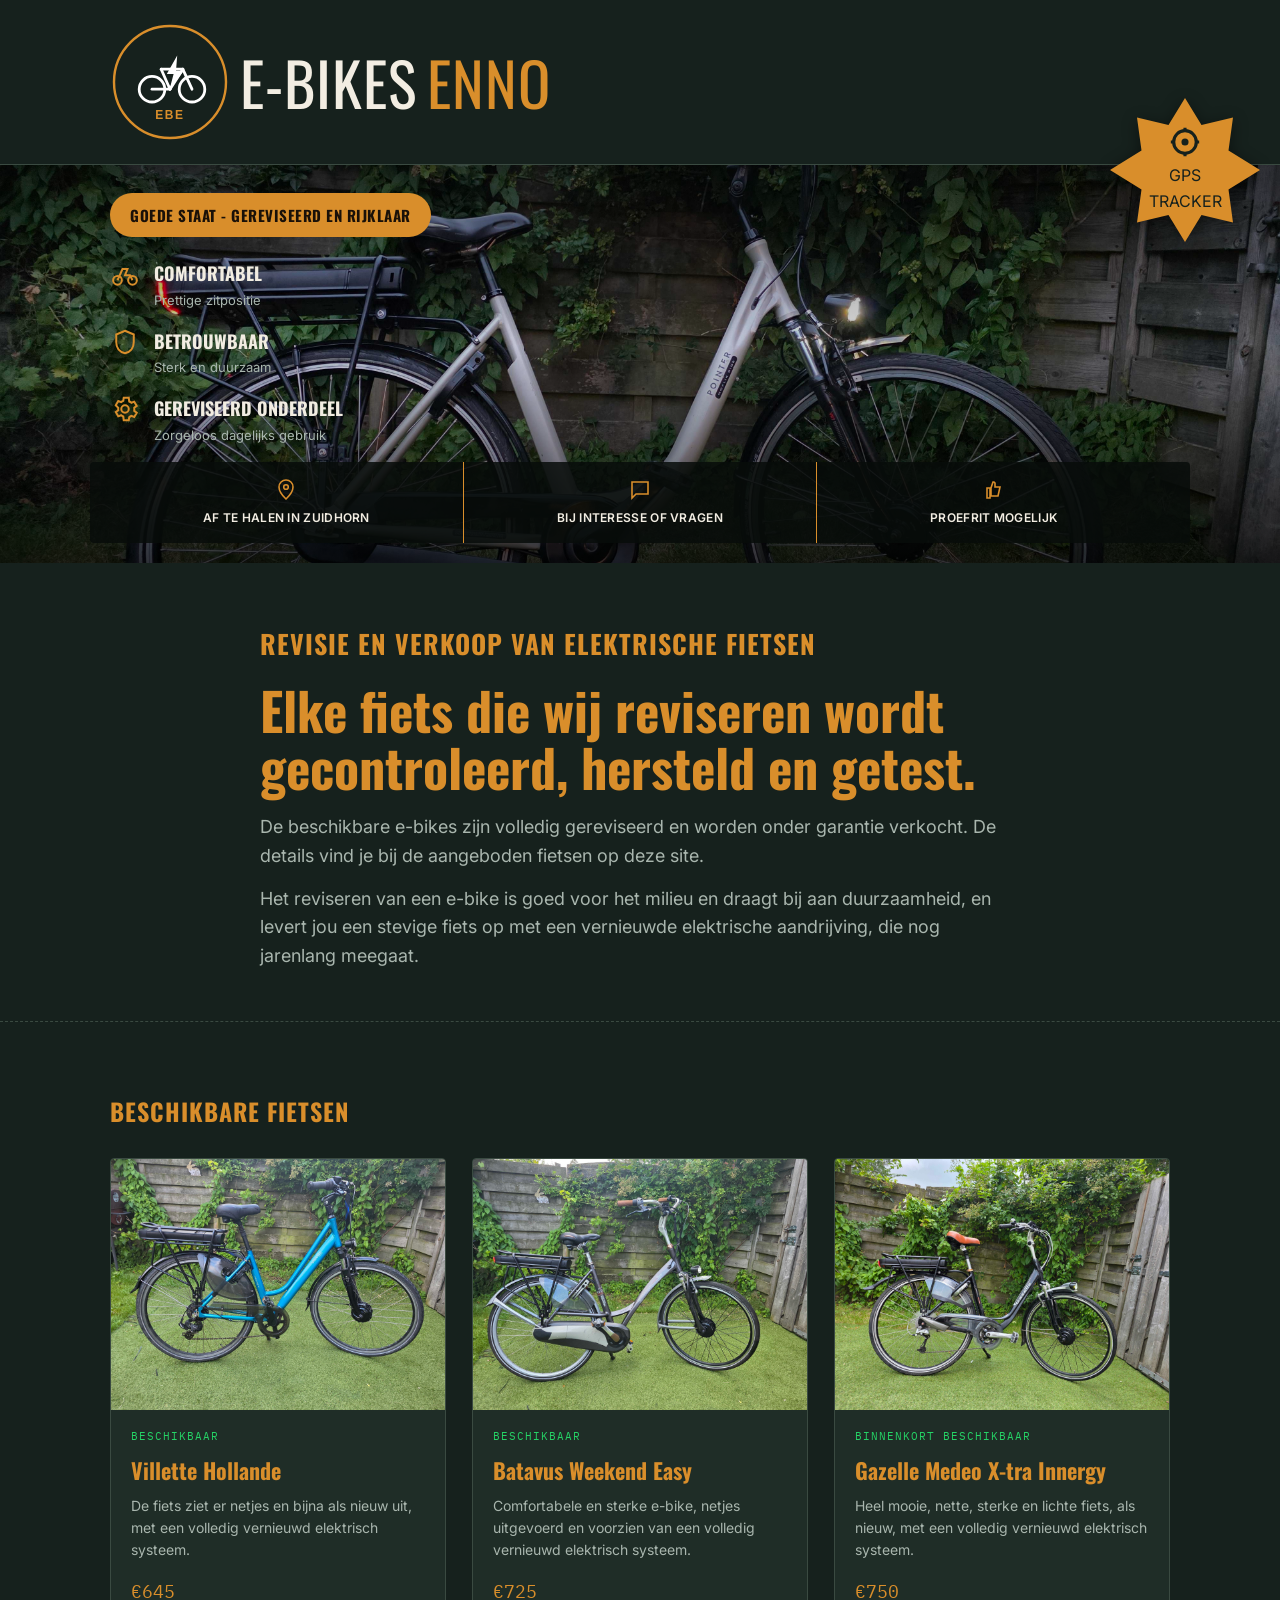
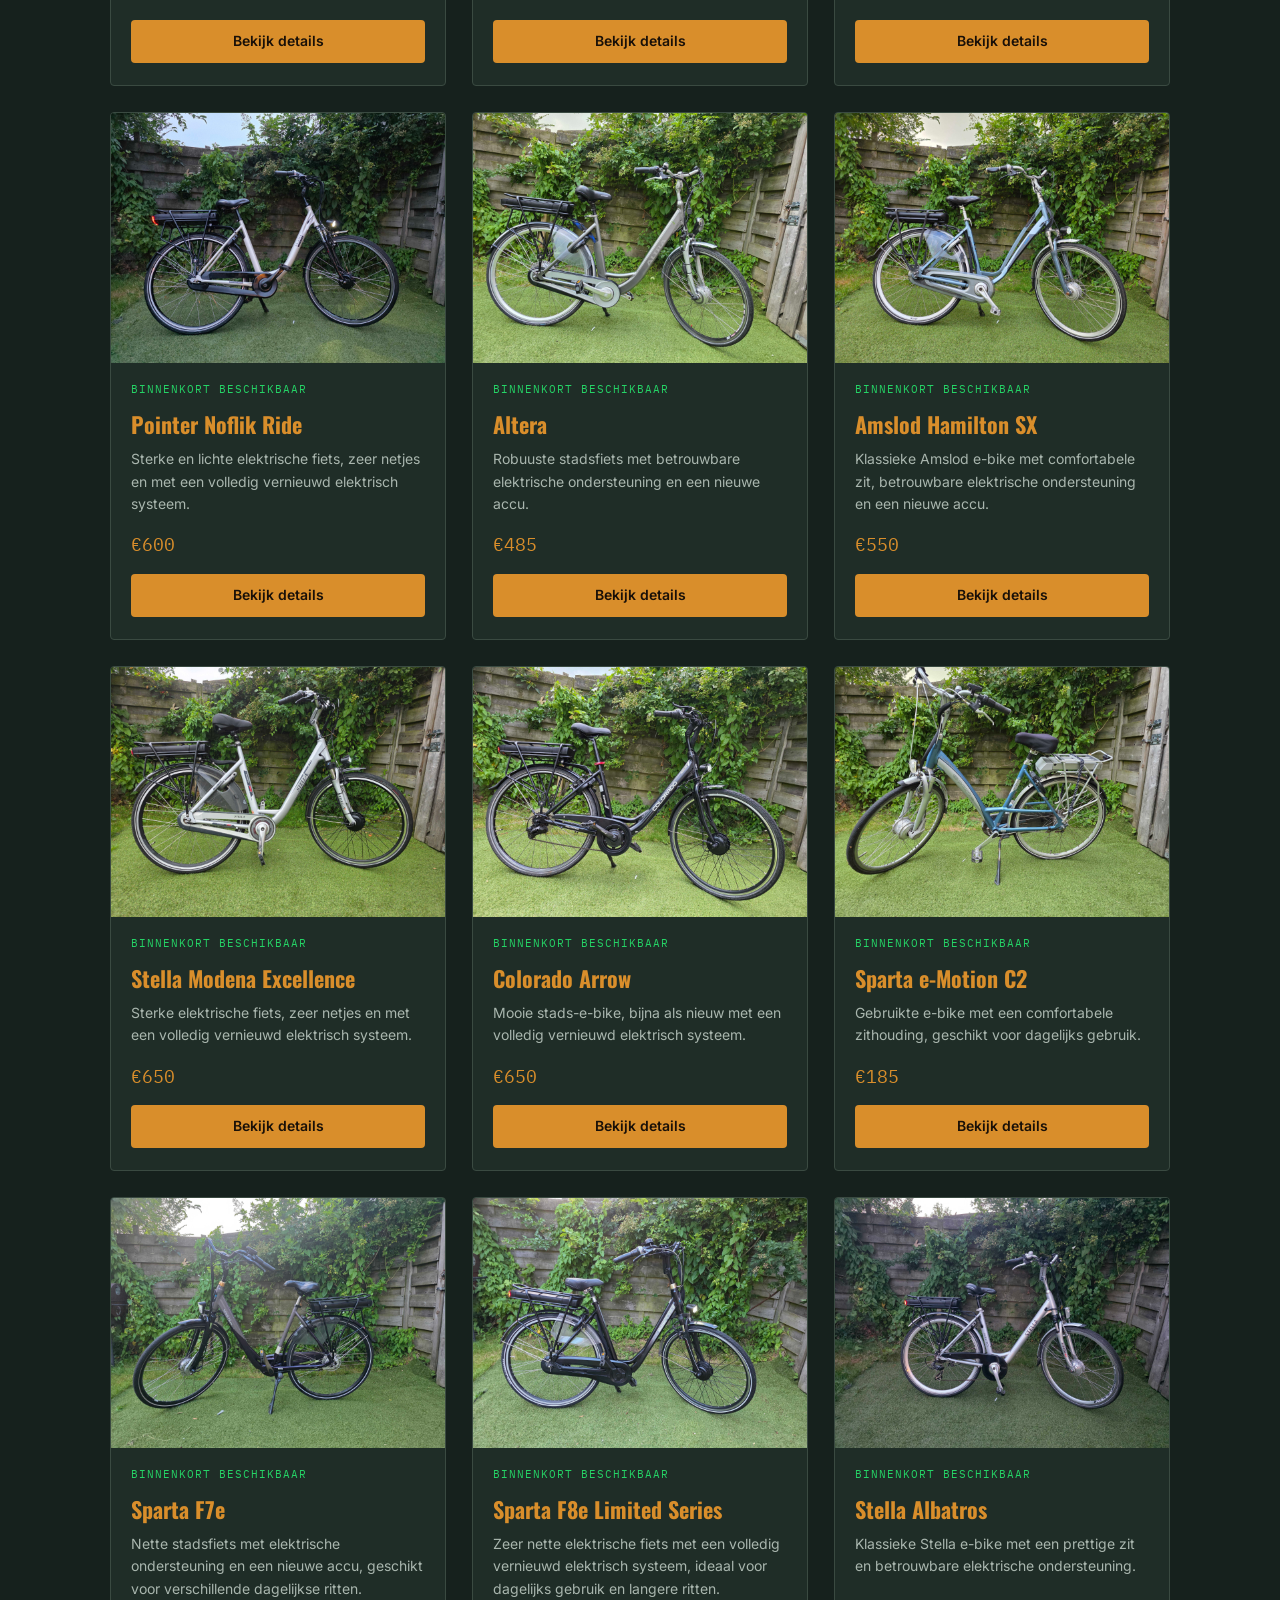
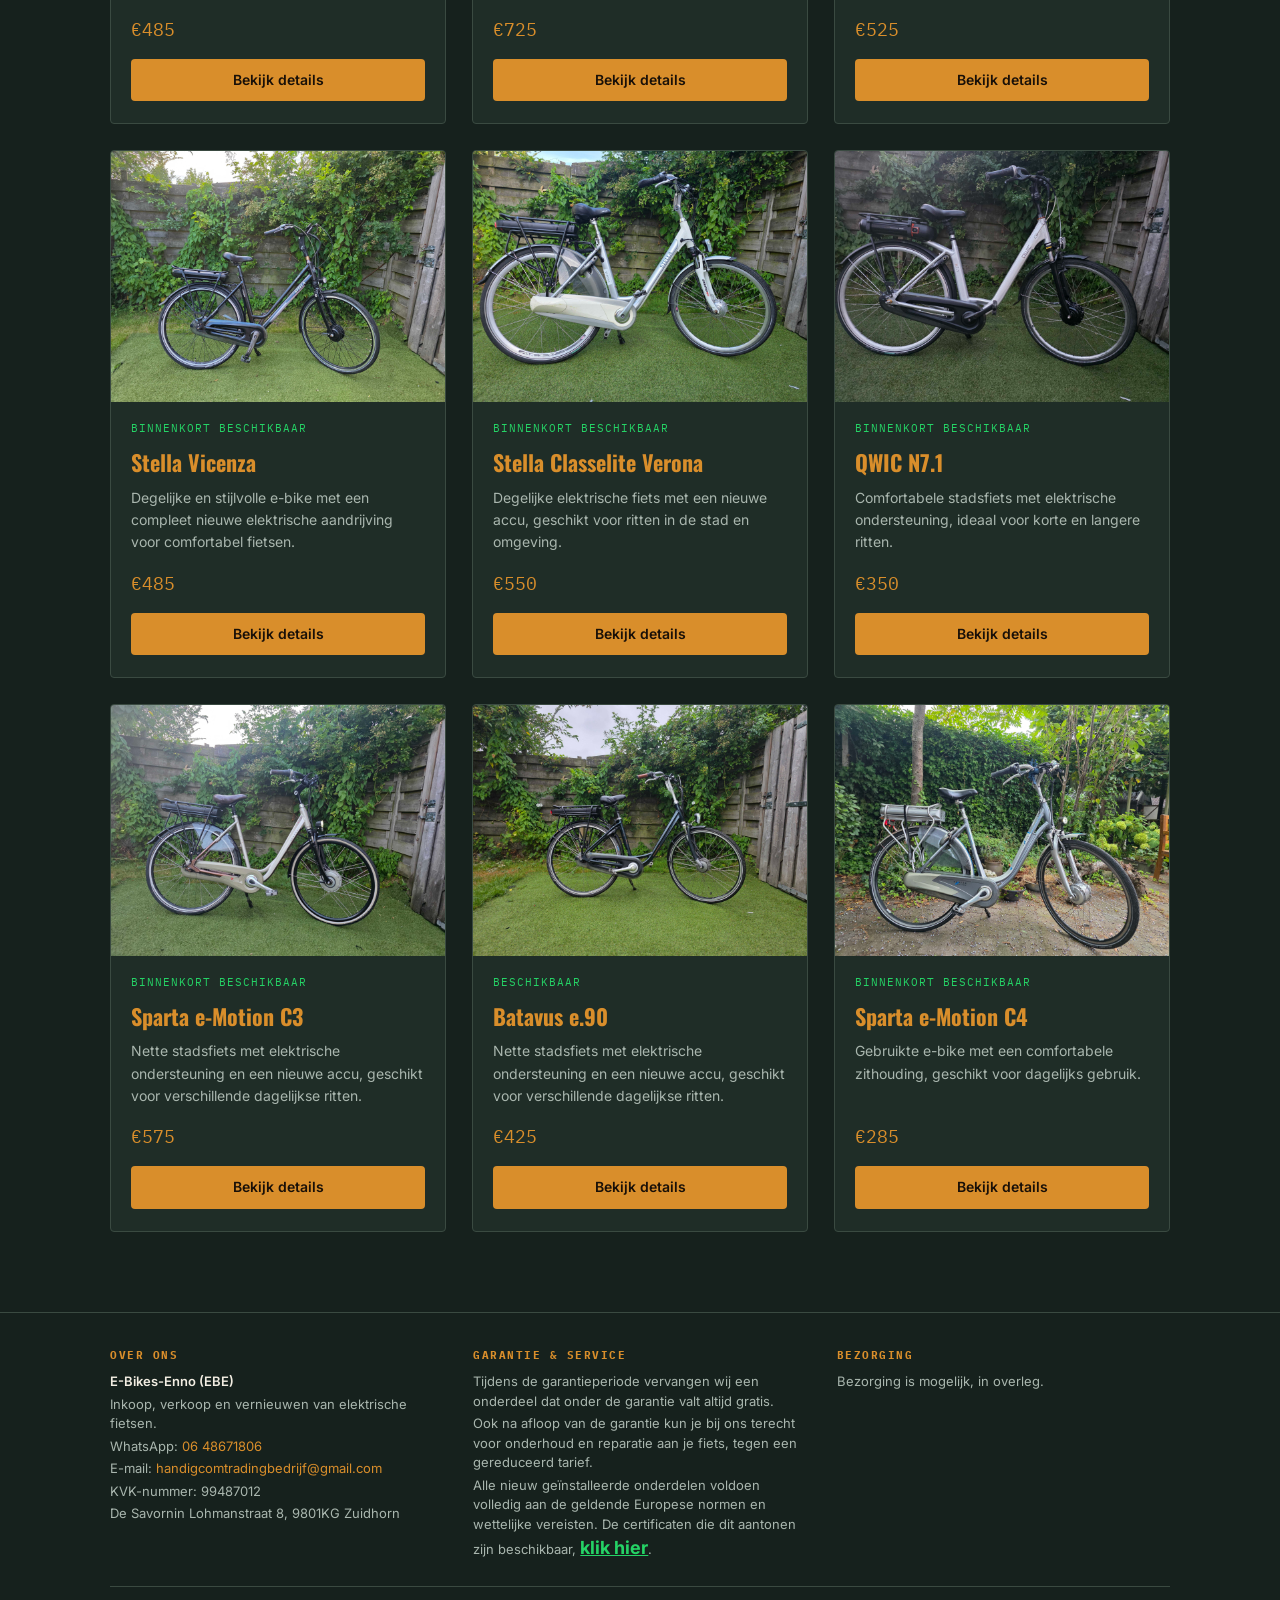
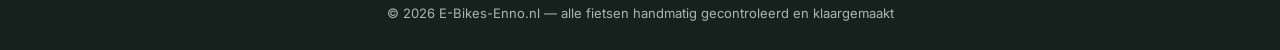
==== commit fe7abab0: "Update index.html" ====
--- a/index.html
+++ b/index.html
@@ -10,7 +10,7 @@
 <meta property="og:image" content="https://e-bikes-enno.nl/images/logo.svg">
 <meta property="og:url" content="https://e-bikes-enno.nl">
 <link rel="preconnect" href="https://fonts.googleapis.com">
-<link href="https://fonts.googleapis.com/css2?family=Oswald:wght@500;700&family=Inter:wght@400;500;600&family=IBM+Plex+Mono:wght@400;500&display=swap" rel="stylesheet">
+<link href="https://fonts.googleapis.com/css2?family=Oswald:wght@500;700;900&family=Inter:wght@400;500;600&family=IBM+Plex+Mono:wght@400;500&display=swap" rel="stylesheet">
 <link rel="stylesheet" href="css/style.css">
 <link rel="icon" type="image/png" sizes="32x32" href="images/favicon-32x32.png">
 <link rel="icon" type="image/png" sizes="96x96" href="images/favicon-96x96.png">
--- a/css/style.css
+++ b/css/style.css
@@ -93,6 +93,10 @@
   border-bottom: 1px dashed var(--color-border);
 }
 
+@media (max-width: 700px) {
+  .hero { padding: 20px 0 40px; } /* was inheriting 60px top — too much empty space under the promo banner on mobile */
+}
+
 .hero .container {
   max-width: 800px;
 }
@@ -551,8 +555,8 @@
 .promo-banner {
   position: relative;
   width: 100%;
-  min-height: 560px;
-  overflow: hidden;
+  min-height: 392px; /* was 560px, reduced 30% per client request */
+  overflow: visible; /* was hidden — hidden was clipping the GPS badge when it pokes above the section */
   display: flex;
   flex-direction: column;
   justify-content: space-between;
@@ -658,7 +662,107 @@
 }
 
 @media (max-width: 600px) {
-  .promo-banner { min-height: 640px; }
+  .promo-banner { min-height: 493px; } /* was 448px, +10% to make room for the larger GPS star poking above */
+  .promo-top { padding-top: 46px; } /* was inheriting 28px — pushes the "GOEDE STAAT" pill down a bit so the star has breathing room above it */
   .promo-footer { flex-direction: row; }
   .promo-footer-item { font-size: 10px; padding: 12px 4px; }
 }
+
+/* ============================================
+   GPS-tracker badge — star-shaped seal on the promo banner.
+   Deliberately pulled up with a negative "top" on BOTH desktop and
+   mobile so it visually overlaps the dark header above the photo
+   (per client request: "over the header it should be display").
+   This only works because .promo-banner has overflow: visible above —
+   do not set it back to hidden or the badge gets clipped again.
+   Slowly rotates to draw attention. Uses .promo-banner's
+   position:relative (set above, under "Promo banner") as its anchor.
+
+   NOTE: the two words need separate markup to have different font
+   sizes (GPS bigger, TRACKER smaller), so index.html must use:
+     <span class="gps-label-main">GPS</span>
+     <span class="gps-label-sub">TRACKER</span>
+   instead of a single <span>GPS<br>TRACKER</span>.
+   ============================================ */
+.promo-gps-badge {
+  position: absolute;
+  top: -70px;
+  right: 20px;
+  width: 150px;  /* smaller than the previous 220px */
+  height: 150px;
+  z-index: 5;
+}
+
+.promo-gps-badge-bg {
+  position: absolute;
+  top: 0;
+  left: 0;
+  width: 150px;
+  height: 150px;
+  fill: var(--color-accent);
+  filter: drop-shadow(0 3px 8px rgba(0, 0, 0, 0.45));
+  animation: promo-gps-spin 30s linear infinite;
+}
+
+@keyframes promo-gps-spin {
+  from { transform: rotate(0deg); }
+  to { transform: rotate(360deg); }
+}
+
+.promo-gps-badge-content {
+  position: absolute;
+  top: 0;
+  left: 0;
+  width: 150px;
+  height: 150px;
+  display: flex;
+  flex-direction: column;
+  align-items: center;
+  justify-content: center;
+  gap: 2px;
+  color: var(--color-bg);
+  text-align: center;
+}
+
+.promo-gps-badge-content svg {
+  width: 34px;
+  height: 34px;
+  stroke-width: 2.2;
+  margin-bottom: 2px;
+}
+
+.promo-gps-badge-content .gps-label-main {
+  font-family: var(--font-display);
+  font-size: 26px;
+  font-weight: 900; /* was 700, boosted to max available boldness */
+  letter-spacing: 0.3px;
+  line-height: 1.1;
+  display: block;
+}
+
+.promo-gps-badge-content .gps-label-sub {
+  font-family: var(--font-display);
+  font-size: 6px;   /* was 12px, reduced 50% */
+  font-weight: 700;
+  letter-spacing: 0.5px;
+  line-height: 1.1;
+  display: block;
+}
+
+@media (max-width: 700px) {
+  .promo-gps-badge {
+    width: 90px;   /* smaller than the previous 112px */
+    height: 90px;
+    top: -46px;
+    right: 12px;
+  }
+  .promo-gps-badge-bg { width: 90px; height: 90px; }
+  .promo-gps-badge-content { width: 90px; height: 90px; }
+  .promo-gps-badge-content svg {
+    width: 20px;
+    height: 20px;
+    stroke-width: 2.4;
+  }
+  .promo-gps-badge-content .gps-label-main { font-size: 17px; font-weight: 900; } /* boosted to max available boldness */
+  .promo-gps-badge-content .gps-label-sub { font-size: 4px; } /* was 8px, reduced 50% */
+}
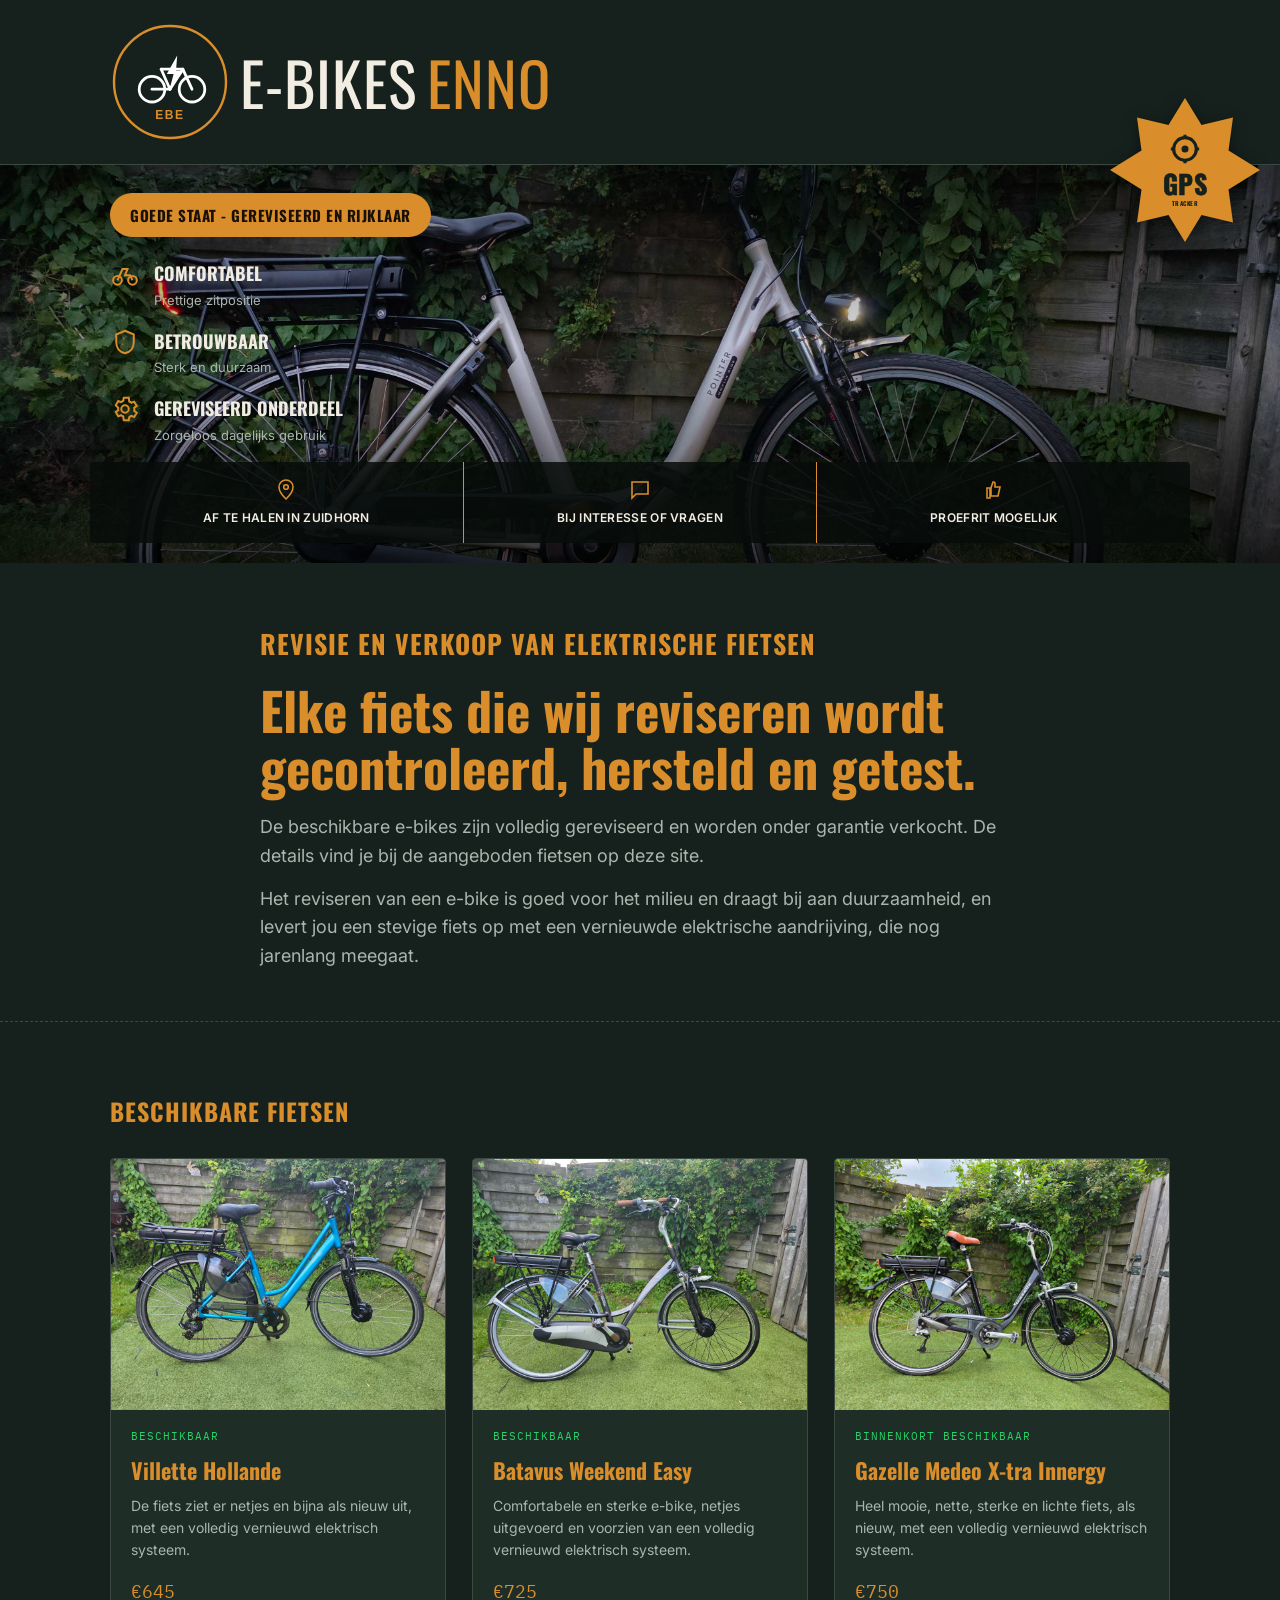
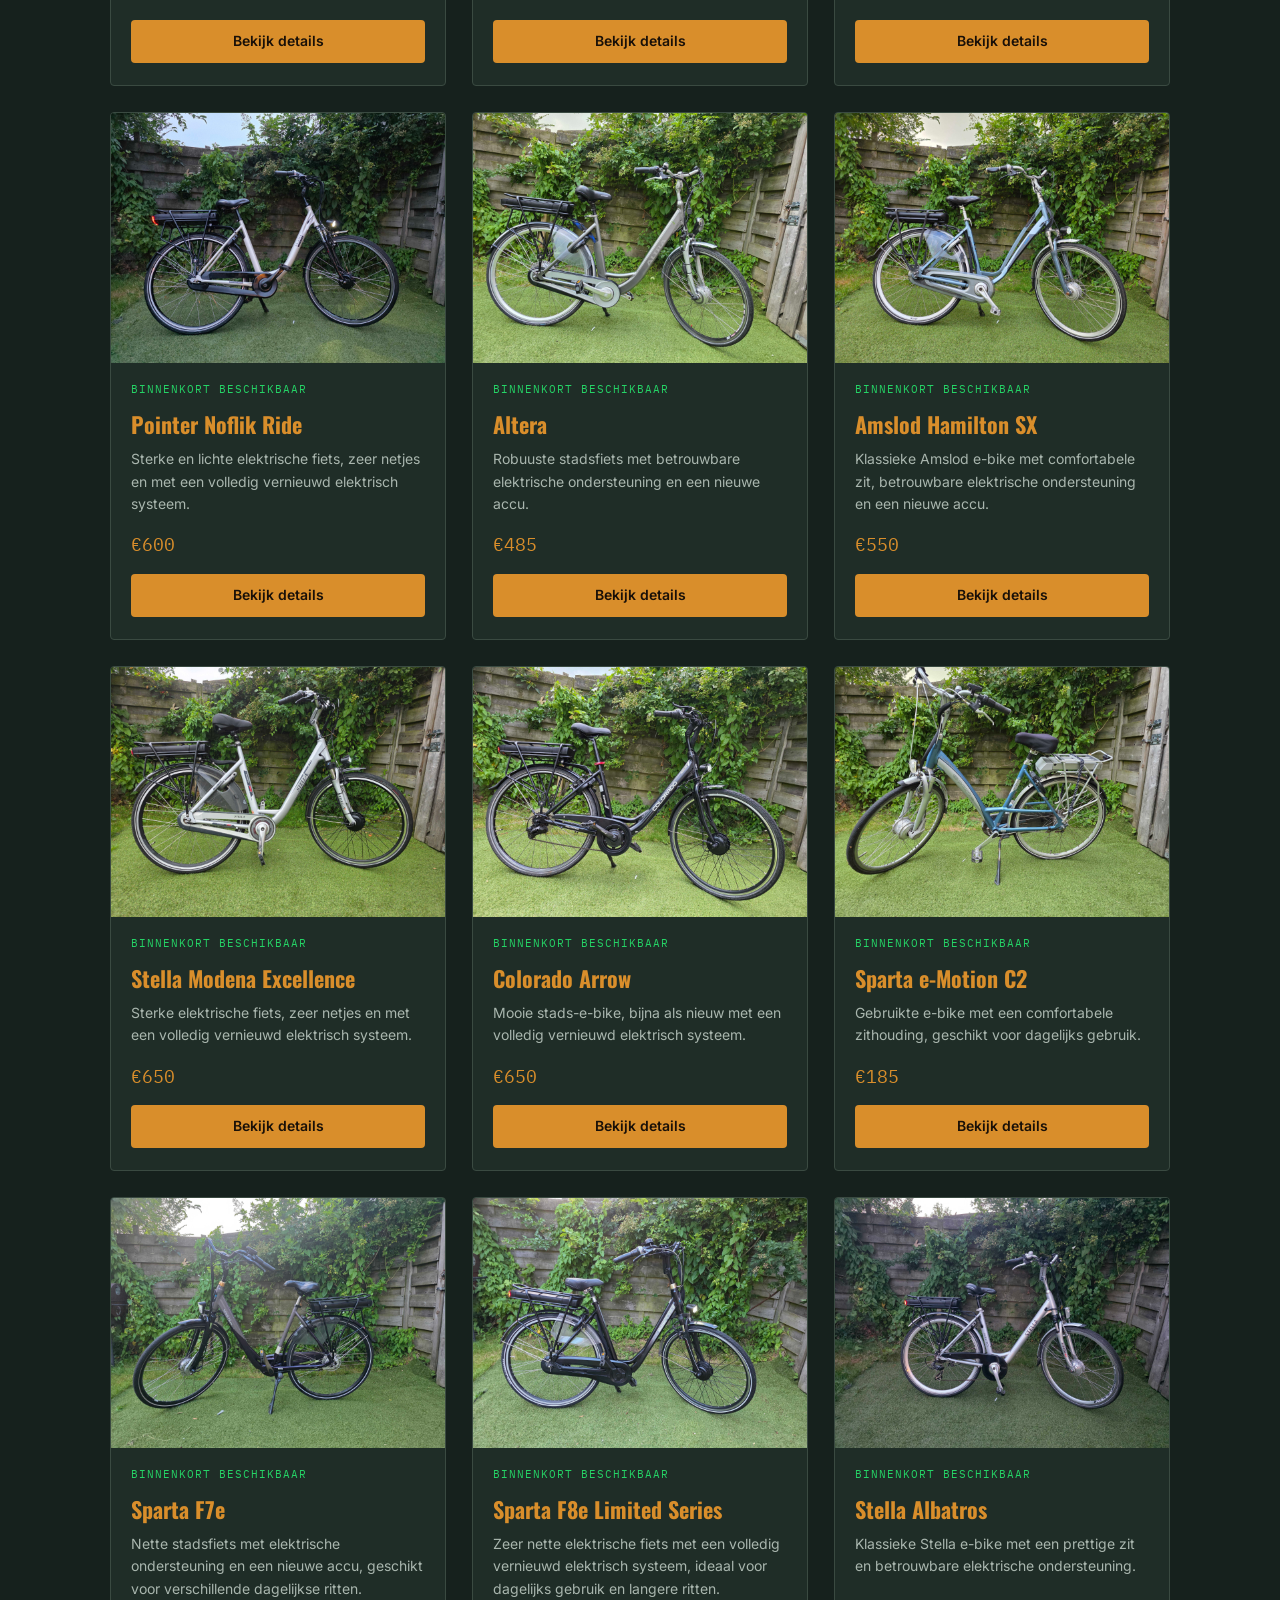
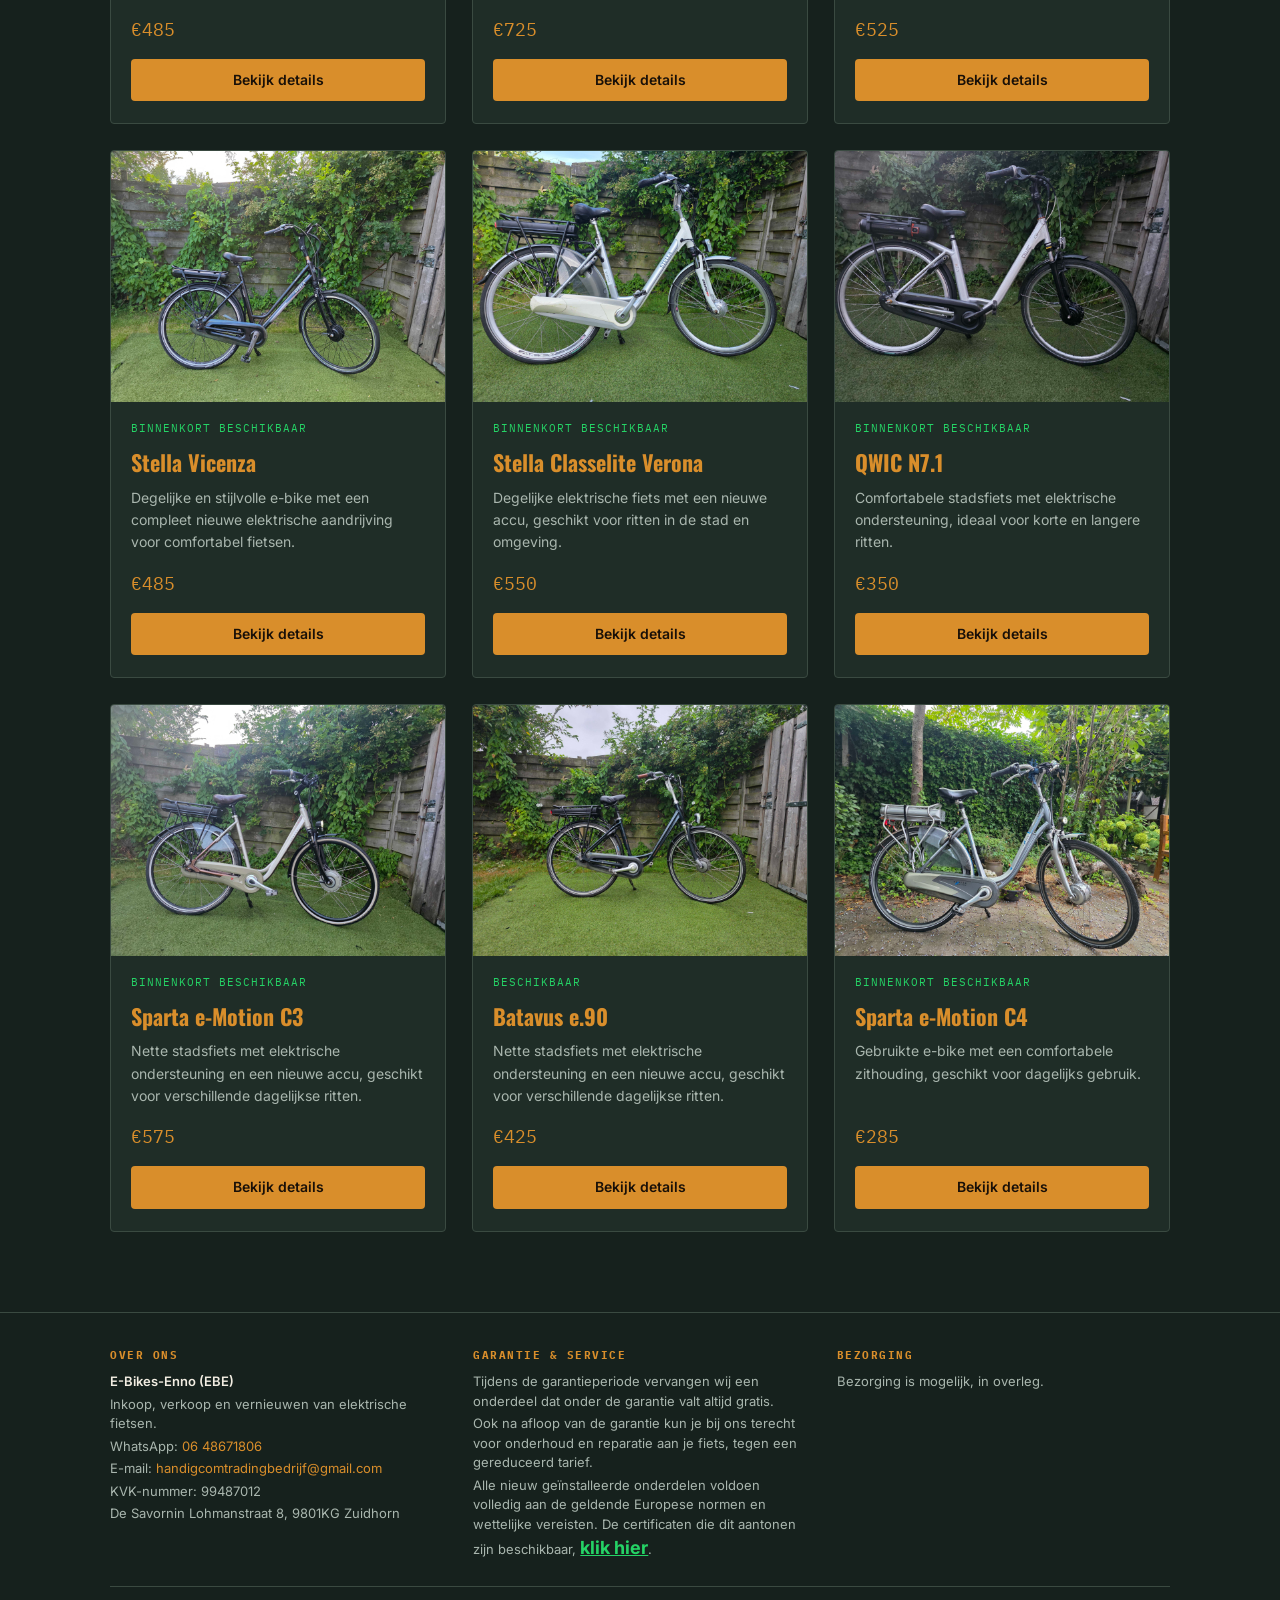
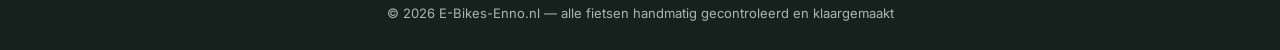
==== commit 584b78e0: "Update index.html" ====
--- a/index.html
+++ b/index.html
@@ -34,7 +34,8 @@
   </svg>
   <div class="promo-gps-badge-content">
     <svg viewBox="0 0 24 24" fill="none" stroke="currentColor" stroke-width="1.8"><circle cx="12" cy="12" r="8"/><circle cx="12" cy="12" r="2.5" fill="currentColor" stroke="none"/><path d="M12 2v3M12 19v3M2 12h3M19 12h3"/></svg>
-    <span>GPS<br>TRACKER</span>
+    <span class="gps-label-main">GPS</span>
+    <span class="gps-label-sub">TRACKER</span>
   </div>
 </div>
   <div class="promo-top">
--- a/css/style.css
+++ b/css/style.css
@@ -733,8 +733,9 @@
 
 .promo-gps-badge-content .gps-label-main {
   font-family: var(--font-display);
-  font-size: 26px;
-  font-weight: 900; /* was 700, boosted to max available boldness */
+  font-size: 26px !important;
+  font-weight: 900 !important;
+  -webkit-text-stroke: 0.6px currentColor; /* extra boldness insurance, works even if the 900 weight fails to load */
   letter-spacing: 0.3px;
   line-height: 1.1;
   display: block;
@@ -742,7 +743,7 @@
 
 .promo-gps-badge-content .gps-label-sub {
   font-family: var(--font-display);
-  font-size: 6px;   /* was 12px, reduced 50% */
+  font-size: 6px !important;   /* was 12px, reduced 50% */
   font-weight: 700;
   letter-spacing: 0.5px;
   line-height: 1.1;
@@ -763,6 +764,6 @@
     height: 20px;
     stroke-width: 2.4;
   }
-  .promo-gps-badge-content .gps-label-main { font-size: 17px; font-weight: 900; } /* boosted to max available boldness */
-  .promo-gps-badge-content .gps-label-sub { font-size: 4px; } /* was 8px, reduced 50% */
-}
+  .promo-gps-badge-content .gps-label-main { font-size: 17px !important; font-weight: 900 !important; -webkit-text-stroke: 0.4px currentColor; }
+  .promo-gps-badge-content .gps-label-sub { font-size: 4px !important; } /* was 8px, reduced 50% */
+}
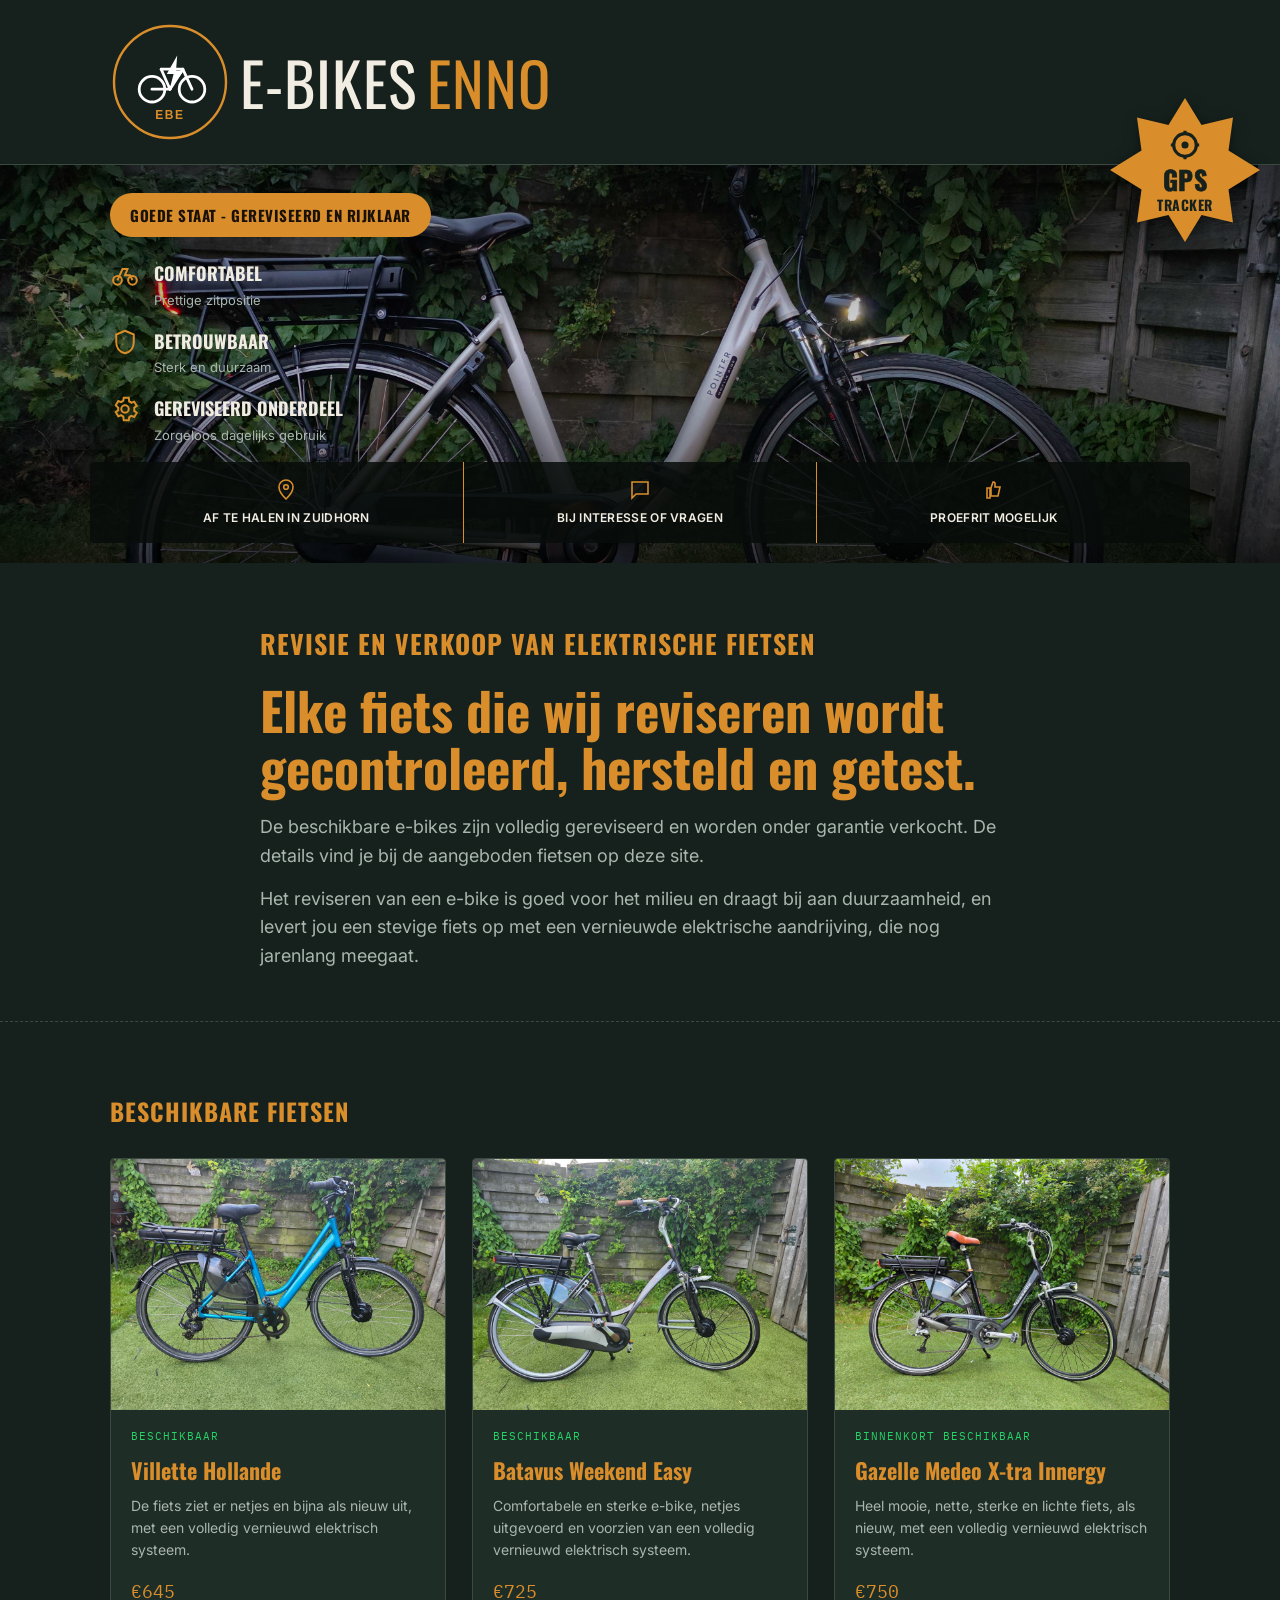
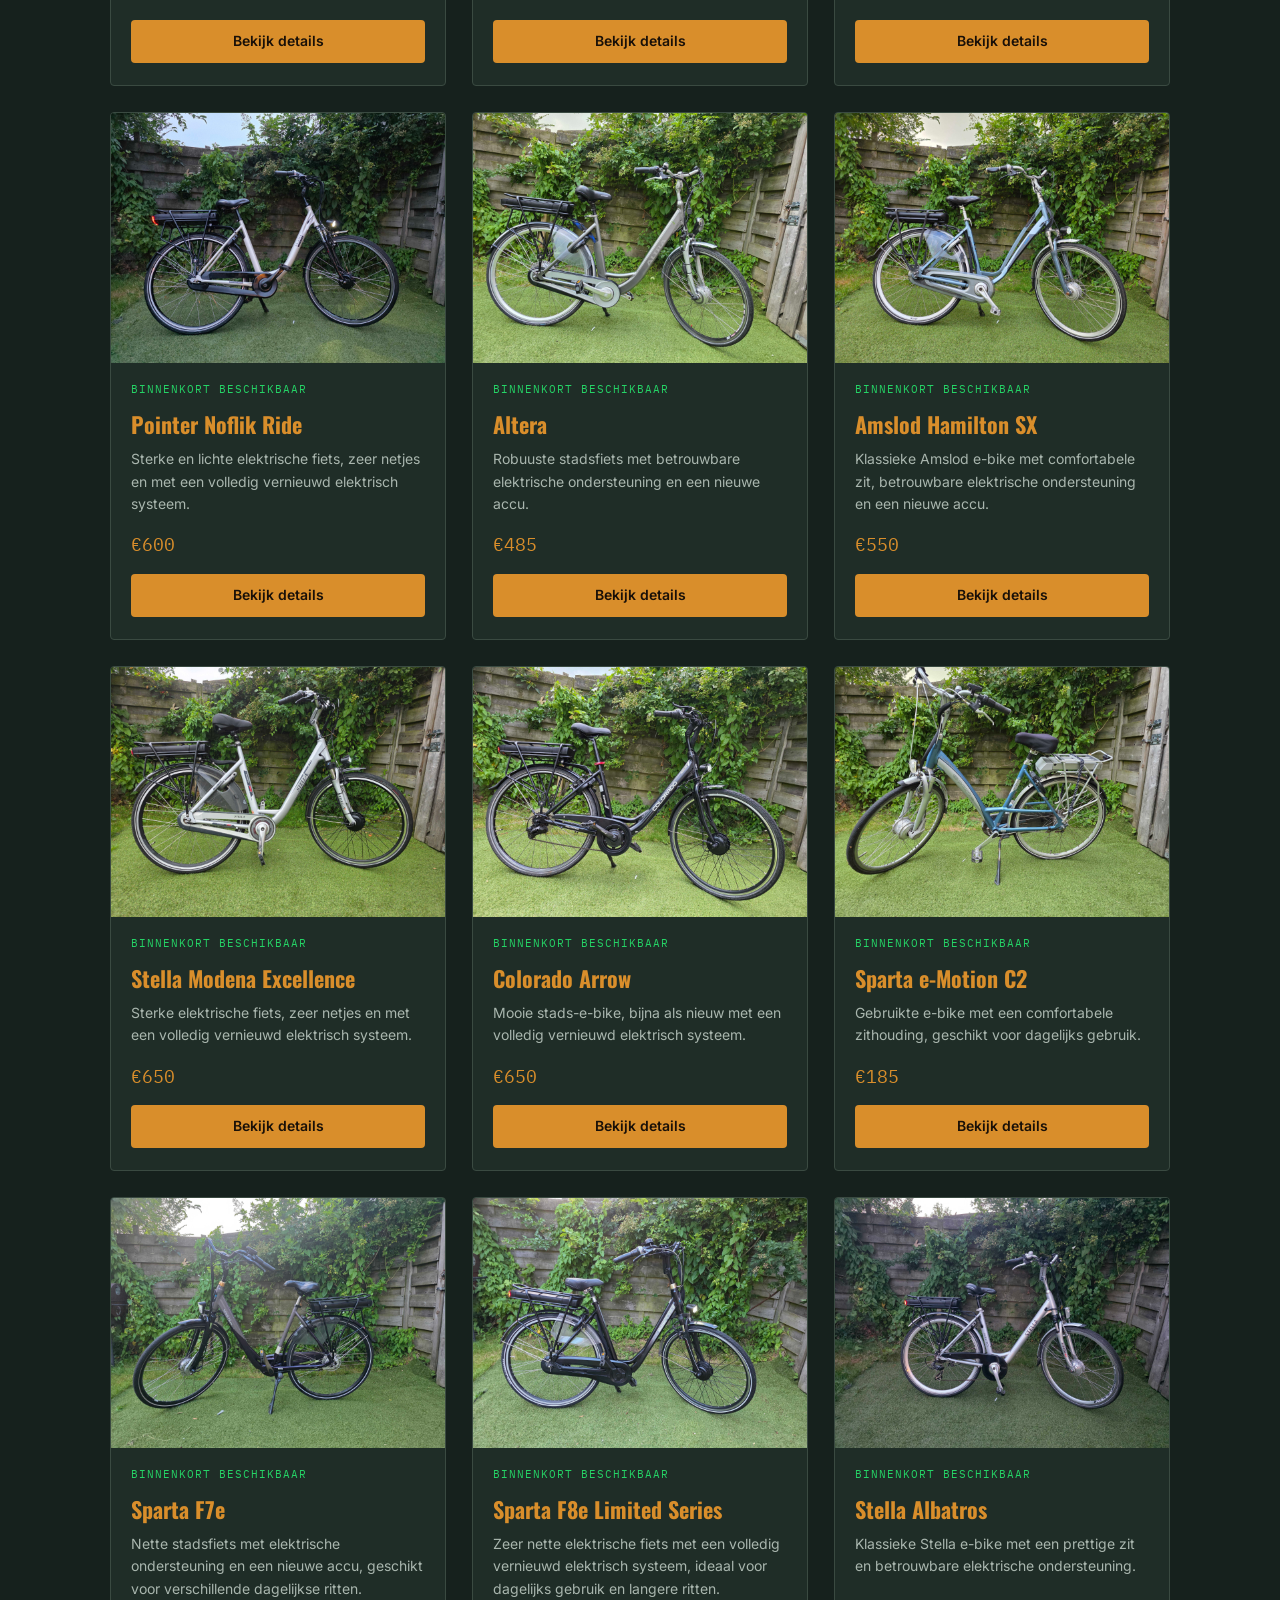
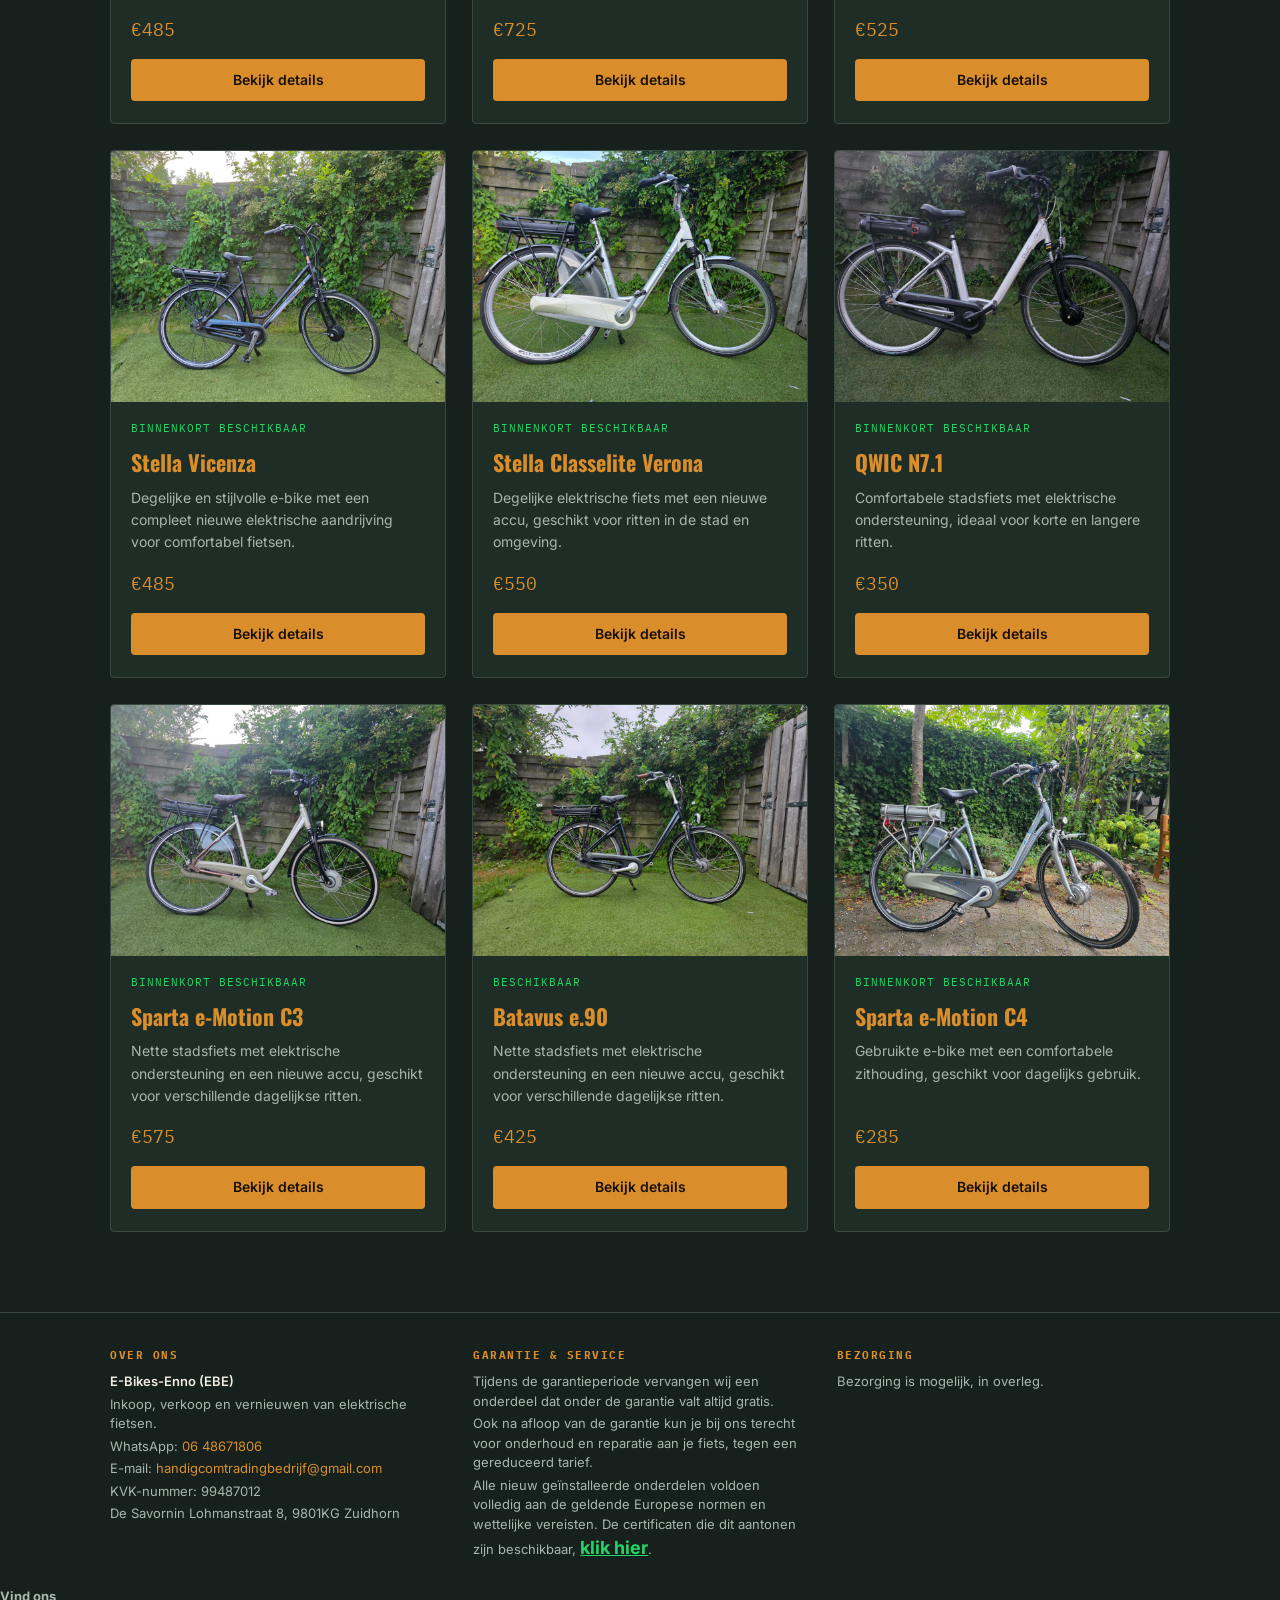
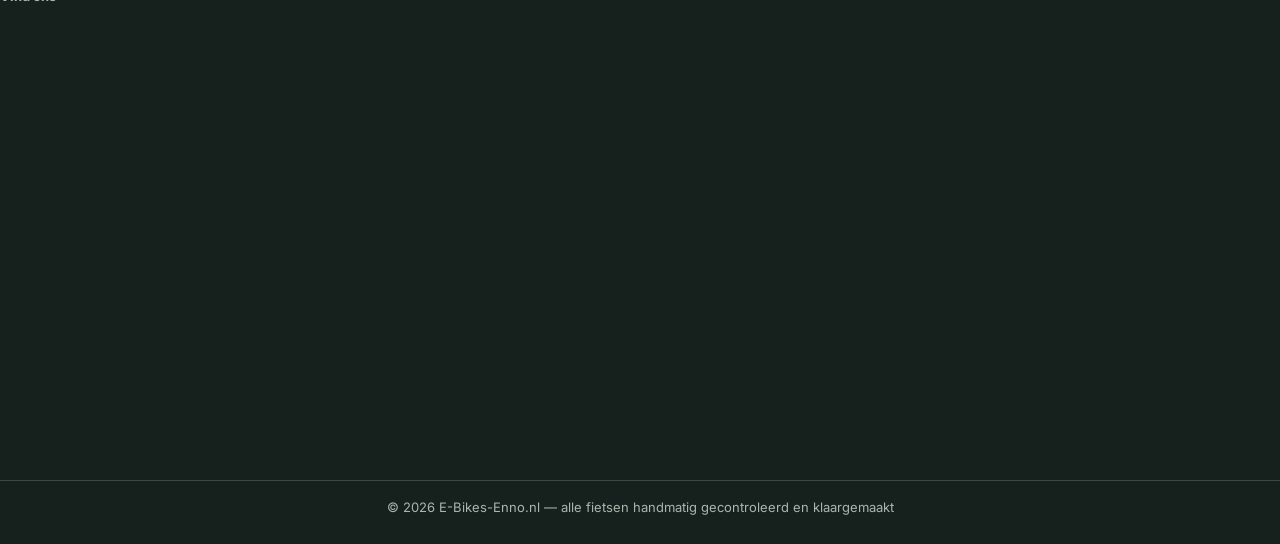
==== commit 2fe83234: "Update index.html" ====
--- a/index.html
+++ b/index.html
@@ -125,6 +125,13 @@
         <p>Bezorging is mogelijk, in overleg.</p>
       </div>
     </div>
+       </div>
+    <div class="footer-map">
+      <h4>Vind ons</h4>
+      <div class="footer-map-frame">
+        <iframe src="https://www.google.com/maps/embed?pb=!1m18!1m12!1m3!1d2387.289549581407!2d6.394511413157269!3d53.24851068192261!2m3!1f0!2f0!3f0!3m2!1i1024!2i768!4f13.1!3m3!1m2!1s0x47c9caef024b96cd%3A0xe3988a0db6c81db1!2sDe%20Savornin%20Lohmanstraat%208%2C%209801%20KG%20Zuidhorn!5e0!3m2!1snl!2snl!4v1788529114017!5m2!1snl!2snl" width="600" height="450" style="border:0;" allowfullscreen="" loading="lazy" referrerpolicy="strict-origin-when-cross-origin"></iframe>
+      </div>
+    </div>
     <div class="footer-bottom">&copy; <span id="year"></span> E-Bikes-Enno.nl — alle fietsen handmatig gecontroleerd en klaargemaakt</div>
   </div>
 </footer>
--- a/css/style.css
+++ b/css/style.css
@@ -743,7 +743,7 @@
 
 .promo-gps-badge-content .gps-label-sub {
   font-family: var(--font-display);
-  font-size: 6px !important;   /* was 12px, reduced 50% */
+  font-size: 14px !important;   /* was 12px, reduced 50% */
   font-weight: 700;
   letter-spacing: 0.5px;
   line-height: 1.1;
@@ -765,5 +765,5 @@
     stroke-width: 2.4;
   }
   .promo-gps-badge-content .gps-label-main { font-size: 17px !important; font-weight: 900 !important; -webkit-text-stroke: 0.4px currentColor; }
-  .promo-gps-badge-content .gps-label-sub { font-size: 4px !important; } /* was 8px, reduced 50% */
-}
+  .promo-gps-badge-content .gps-label-sub { font-size: 8px !important; } /* was 8px, reduced 50% */
+}
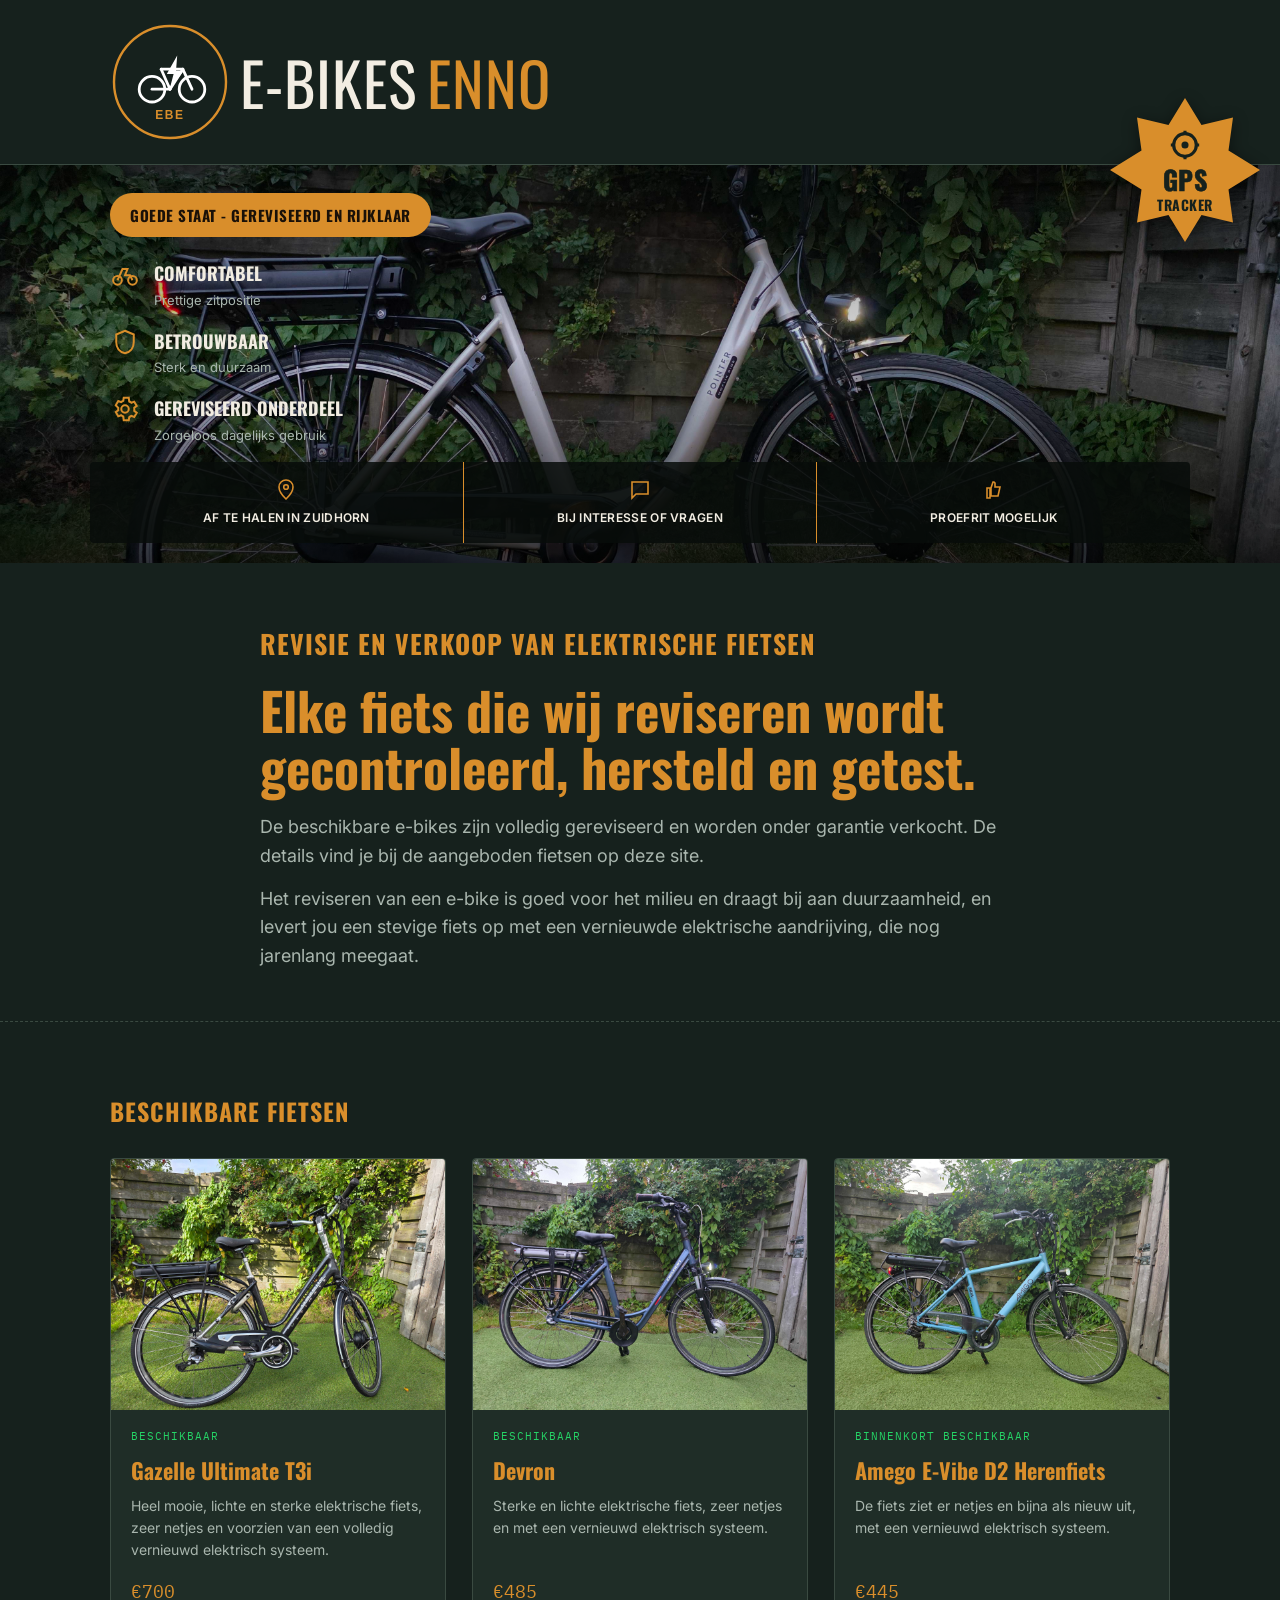
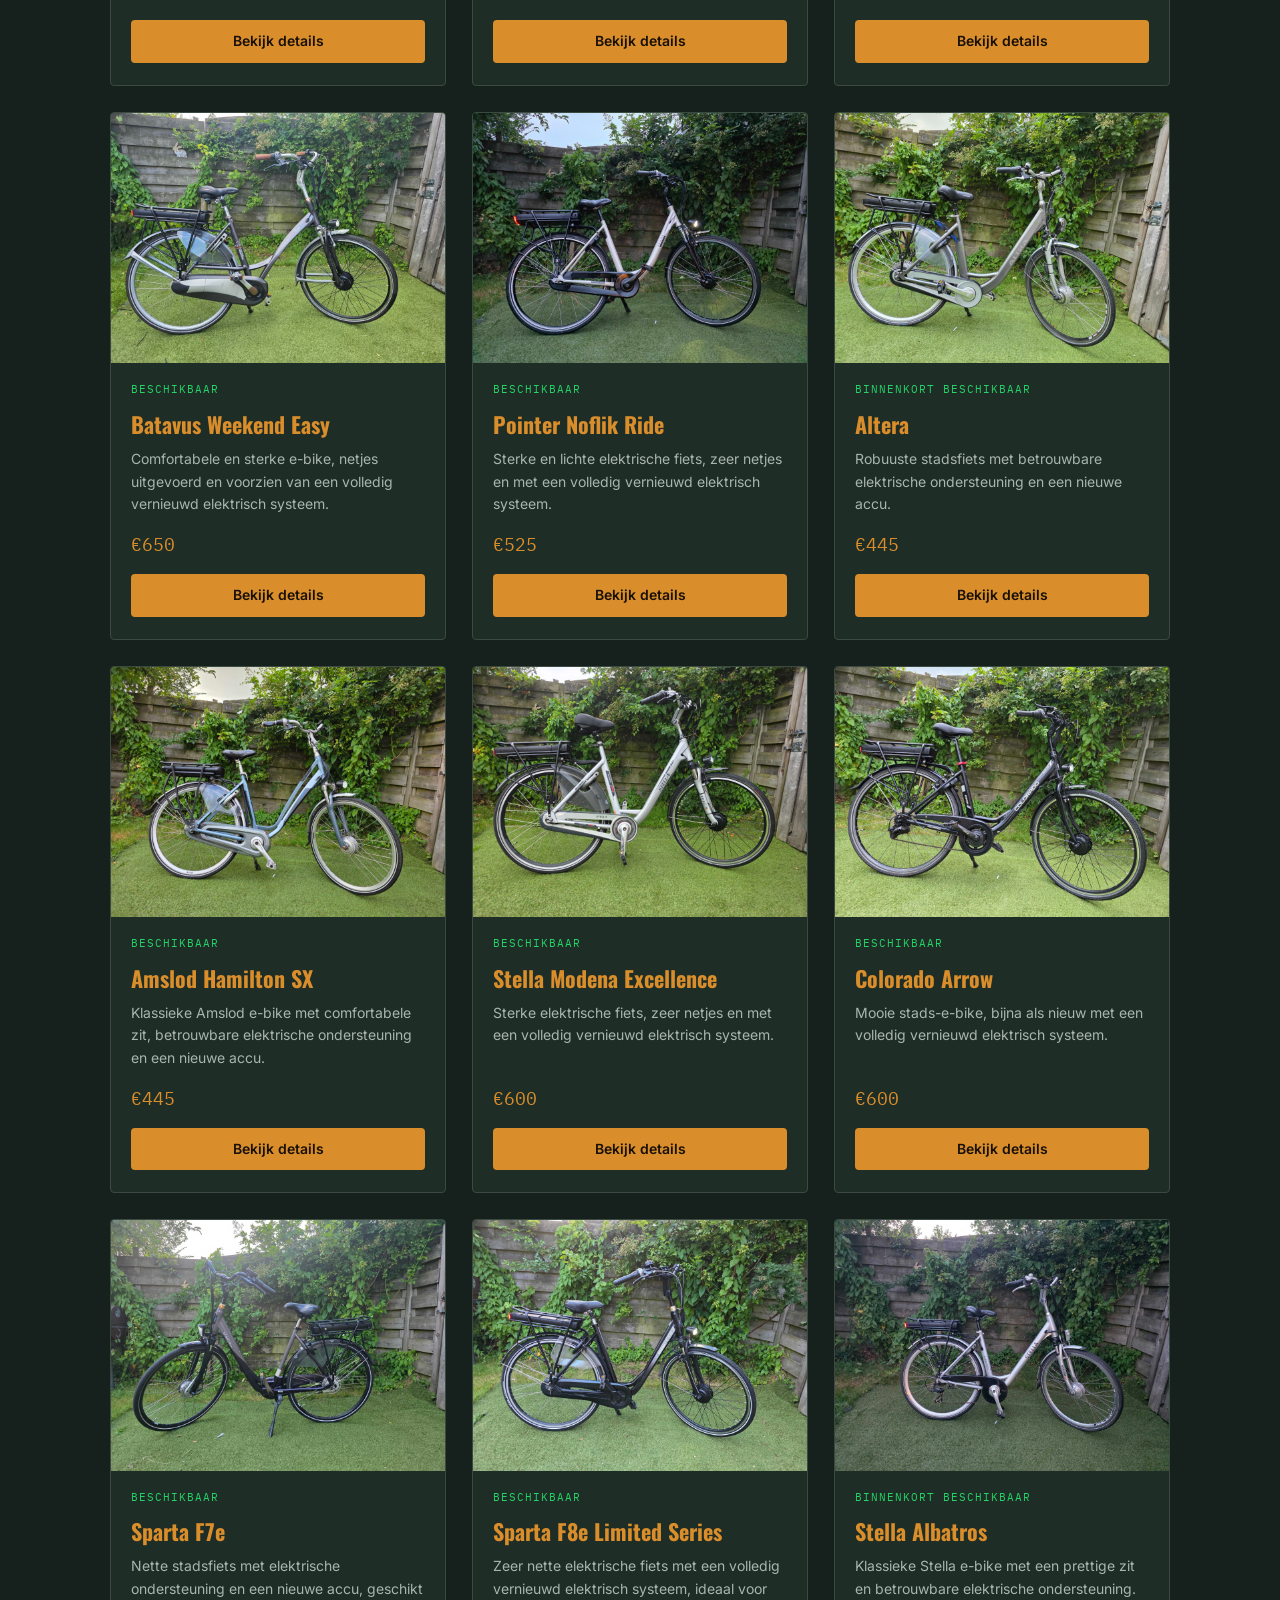
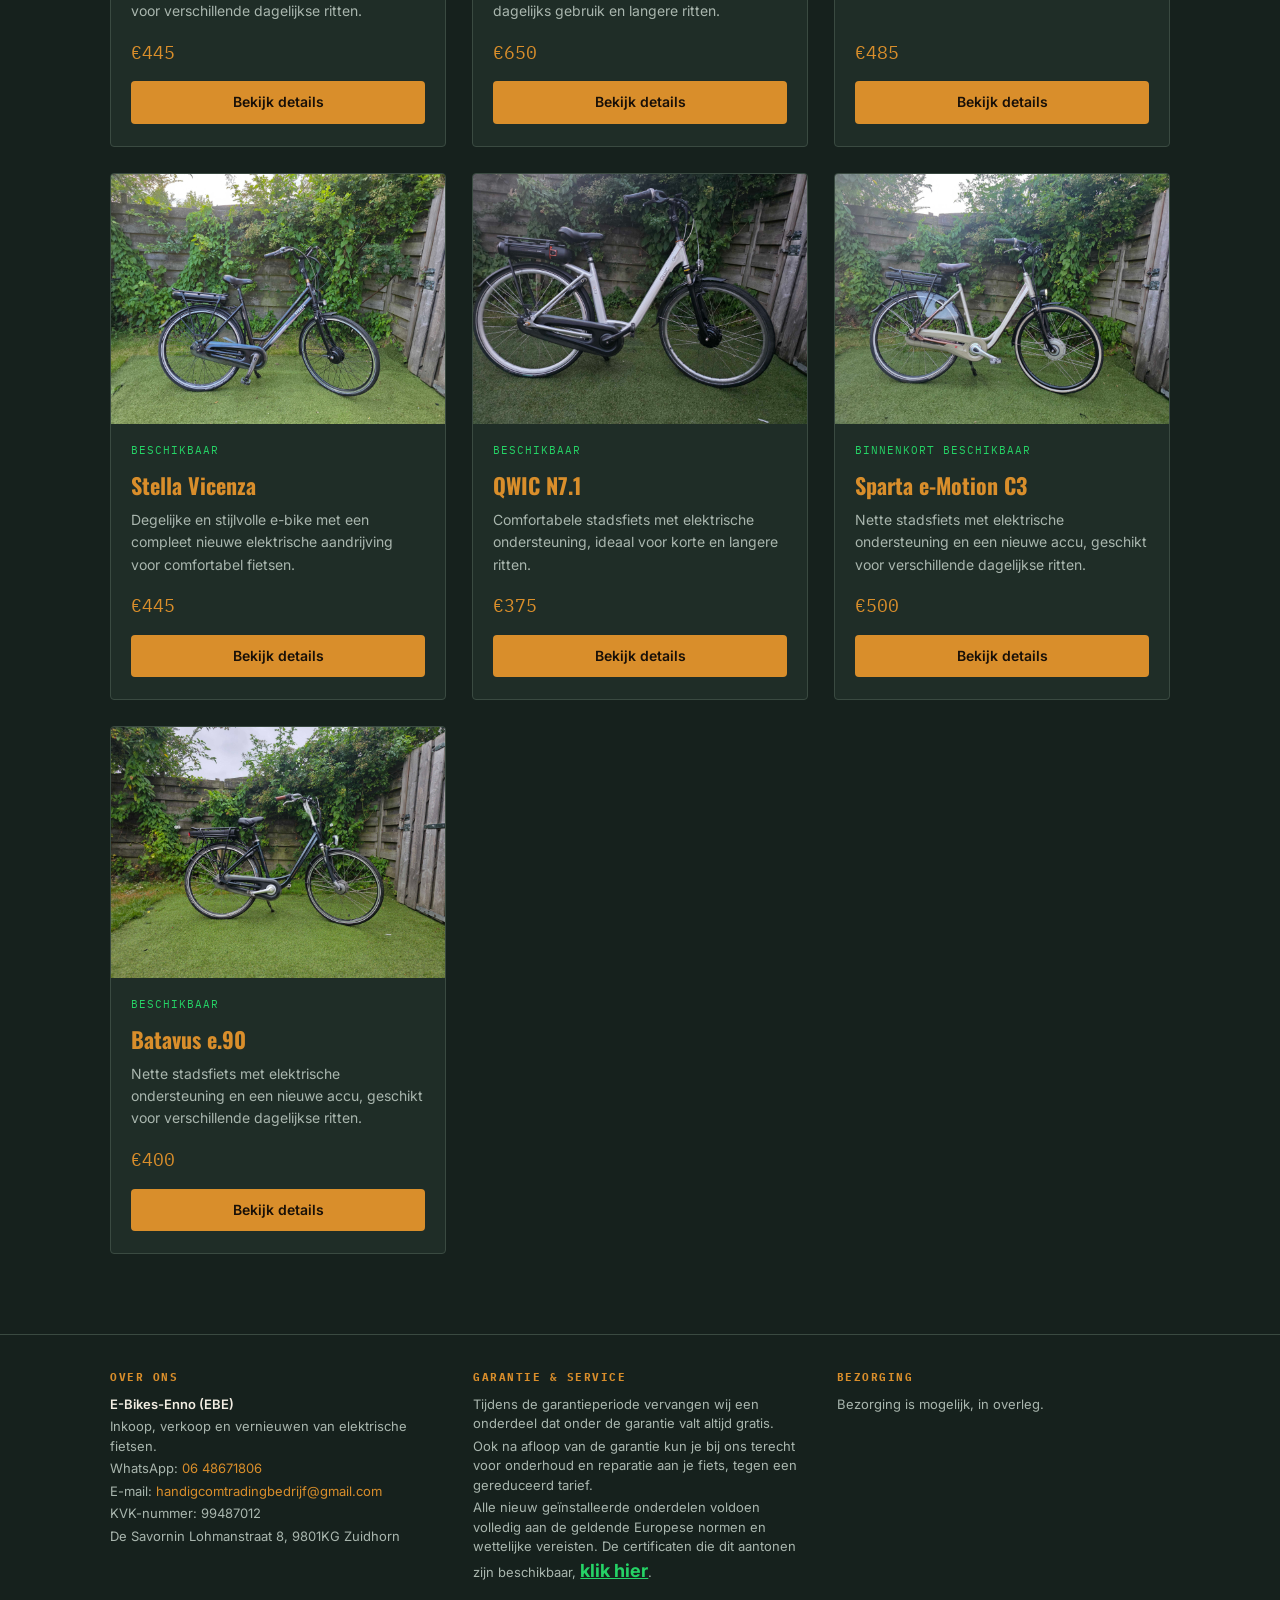
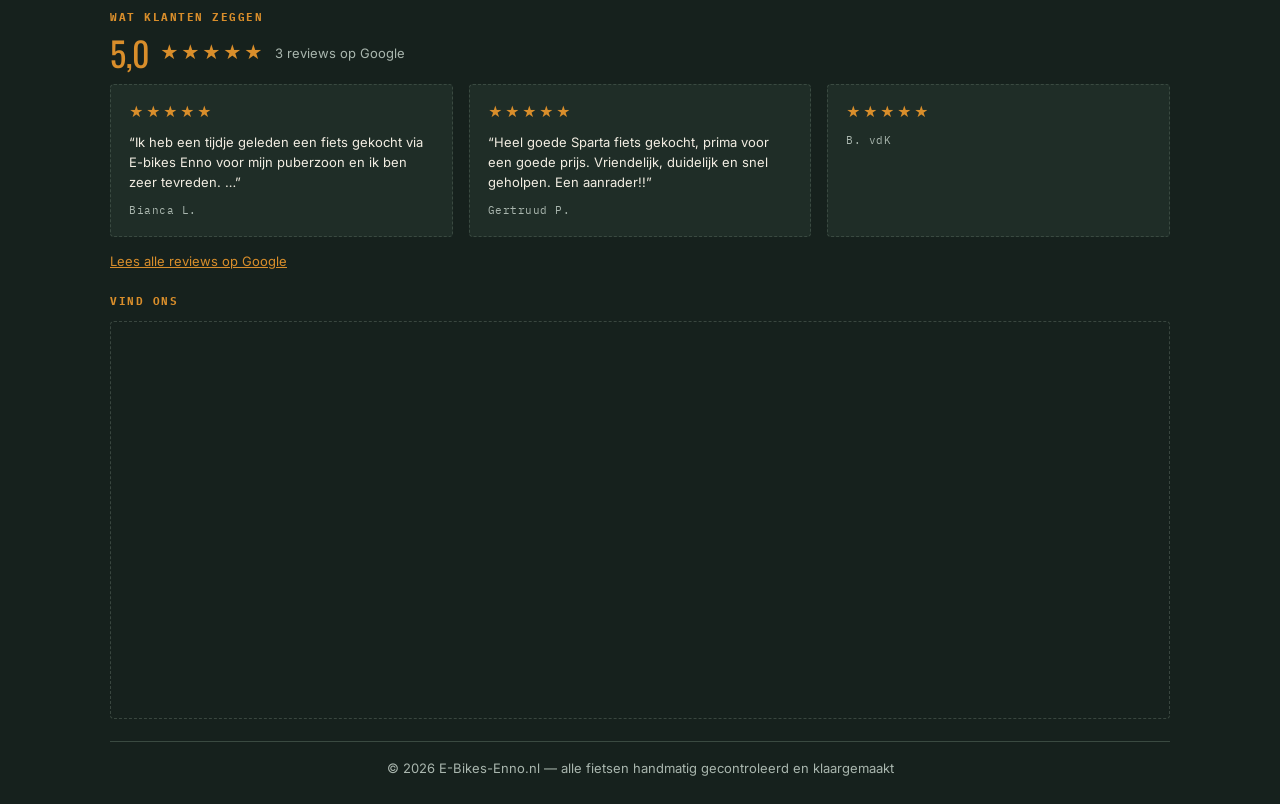
==== commit bcf38776: "Add files via upload" ====
--- a/index.html
+++ b/index.html
@@ -104,6 +104,7 @@
 
 <footer class="site-footer">
   <div class="container">
+
     <div class="footer-grid">
       <div class="footer-company">
         <h4>Over ons</h4>
@@ -125,13 +126,41 @@
         <p>Bezorging is mogelijk, in overleg.</p>
       </div>
     </div>
-       </div>
+
+    <!-- Customer reviews (real Google reviews) — sits between the three columns and the map -->
+    <div class="footer-reviews">
+      <h4>Wat klanten zeggen</h4>
+      <div class="reviews-summary">
+        <span class="reviews-score">5,0</span>
+        <span class="reviews-stars" role="img" aria-label="5 van 5 sterren">★★★★★</span>
+        <span class="reviews-count">3 reviews op Google</span>
+      </div>
+      <div class="reviews-grid">
+        <div class="review-card">
+          <div class="review-stars" role="img" aria-label="5 van 5 sterren">★★★★★</div>
+          <p>“Ik heb een tijdje geleden een fiets gekocht via E-bikes Enno voor mijn puberzoon en ik ben zeer tevreden. …”</p>
+          <div class="review-author">Bianca L.</div>
+        </div>
+        <div class="review-card">
+          <div class="review-stars" role="img" aria-label="5 van 5 sterren">★★★★★</div>
+          <p>“Heel goede Sparta fiets gekocht, prima voor een goede prijs. Vriendelijk, duidelijk en snel geholpen. Een aanrader!!”</p>
+          <div class="review-author">Gertruud P.</div>
+        </div>
+        <div class="review-card">
+          <div class="review-stars" role="img" aria-label="5 van 5 sterren">★★★★★</div>
+          <div class="review-author">B. vdK</div>
+        </div>
+      </div>
+      <a class="reviews-link" href="https://www.google.com/search?q=E-Bikes-Enno+Zuidhorn+reviews" target="_blank" rel="noopener">Lees alle reviews op Google</a>
+    </div>
+
     <div class="footer-map">
       <h4>Vind ons</h4>
       <div class="footer-map-frame">
         <iframe src="https://www.google.com/maps/embed?pb=!1m18!1m12!1m3!1d2387.289549581407!2d6.394511413157269!3d53.24851068192261!2m3!1f0!2f0!3f0!3m2!1i1024!2i768!4f13.1!3m3!1m2!1s0x47c9caef024b96cd%3A0xe3988a0db6c81db1!2sDe%20Savornin%20Lohmanstraat%208%2C%209801%20KG%20Zuidhorn!5e0!3m2!1snl!2snl!4v1788529114017!5m2!1snl!2snl" width="600" height="450" style="border:0;" allowfullscreen="" loading="lazy" referrerpolicy="strict-origin-when-cross-origin"></iframe>
       </div>
     </div>
+
     <div class="footer-bottom">&copy; <span id="year"></span> E-Bikes-Enno.nl — alle fietsen handmatig gecontroleerd en klaargemaakt</div>
   </div>
 </footer>
--- a/css/style.css
+++ b/css/style.css
@@ -527,7 +527,144 @@
 }
 
 .cert-link:hover { color: var(--color-accent); }
-
+.footer-map {
+  margin-bottom: 22px;
+  grid-column: 1 / -1; /* forces full width even if this ended up nested inside .footer-grid by mistake */
+  width: 100%;
+}
+
+.footer-map h4 {
+  font-family: var(--font-mono);
+  font-size: 11px;
+  letter-spacing: 1.5px;
+  text-transform: uppercase;
+  color: var(--color-accent);
+  margin: 0 0 10px;
+}
+
+.footer-map-frame {
+  position: relative;
+  width: 100%;
+  aspect-ratio: 16 / 6;
+  border: 1px dashed var(--color-border);
+  border-radius: var(--radius);
+  overflow: hidden;
+  filter: grayscale(20%) contrast(1.05); /* subtle tint so the white map blends better with the dark theme */
+}
+
+.footer-map-frame iframe {
+  position: absolute;
+  inset: 0;
+  width: 100%;
+  height: 100%;
+  border: 0;
+}
+
+@media (max-width: 700px) {
+  .footer-map-frame { aspect-ratio: 4 / 3; }
+  .footer-map h4 { font-size: 22px; } /* matches the other doubled footer titles on mobile */
+}
+
+/* ============================================
+   Customer reviews (footer, between the three columns and the map)
+   ============================================ */
+.footer-reviews {
+  margin-bottom: 22px;
+  width: 100%;
+}
+
+.footer-reviews h4 {
+  font-family: var(--font-mono);
+  font-size: 11px;
+  letter-spacing: 1.5px;
+  text-transform: uppercase;
+  color: var(--color-accent);
+  margin: 0 0 10px;
+}
+
+.reviews-summary {
+  display: flex;
+  align-items: center;
+  flex-wrap: wrap;
+  gap: 10px;
+  margin-bottom: 14px;
+}
+
+.reviews-score {
+  font-family: var(--font-display);
+  font-size: 34px;
+  line-height: 1;
+  color: var(--color-accent);
+}
+
+.reviews-stars {
+  color: var(--color-accent);
+  font-size: 18px;
+  letter-spacing: 2px;
+}
+
+.reviews-count {
+  color: var(--color-text-muted);
+  font-size: 13px;
+}
+
+.reviews-grid {
+  display: grid;
+  grid-template-columns: repeat(3, 1fr);
+  gap: 16px;
+}
+
+.review-card {
+  background: var(--color-bg-elevated);
+  border: 1px dashed var(--color-border);
+  border-radius: var(--radius);
+  padding: 16px 18px;
+}
+
+.review-stars {
+  color: var(--color-accent);
+  font-size: 14px;
+  letter-spacing: 2px;
+  margin-bottom: 8px;
+}
+
+.review-card p {
+  margin: 0 0 10px;
+  color: var(--color-text);
+  font-size: 13px;
+  line-height: 1.55;
+}
+
+.review-author {
+  font-family: var(--font-mono);
+  font-size: 11px;
+  letter-spacing: .5px;
+  color: var(--color-text-muted);
+}
+
+.reviews-link {
+  display: inline-block;
+  margin-top: 14px;
+  font-size: 13px;
+  color: var(--color-accent);
+  text-decoration: underline;
+}
+
+.reviews-link:hover { color: var(--color-text); }
+
+@media (max-width: 900px) {
+  .reviews-grid { grid-template-columns: 1fr; }
+}
+
+@media (max-width: 700px) {
+  .footer-reviews h4 { font-size: 22px; } /* matches the other doubled footer titles on mobile */
+}
+
+.footer-bottom {
+  border-top: 1px solid var(--color-border);
+  padding-top: 16px;
+  text-align: center;
+}
 .footer-bottom {
   border-top: 1px solid var(--color-border);
   padding-top: 16px;
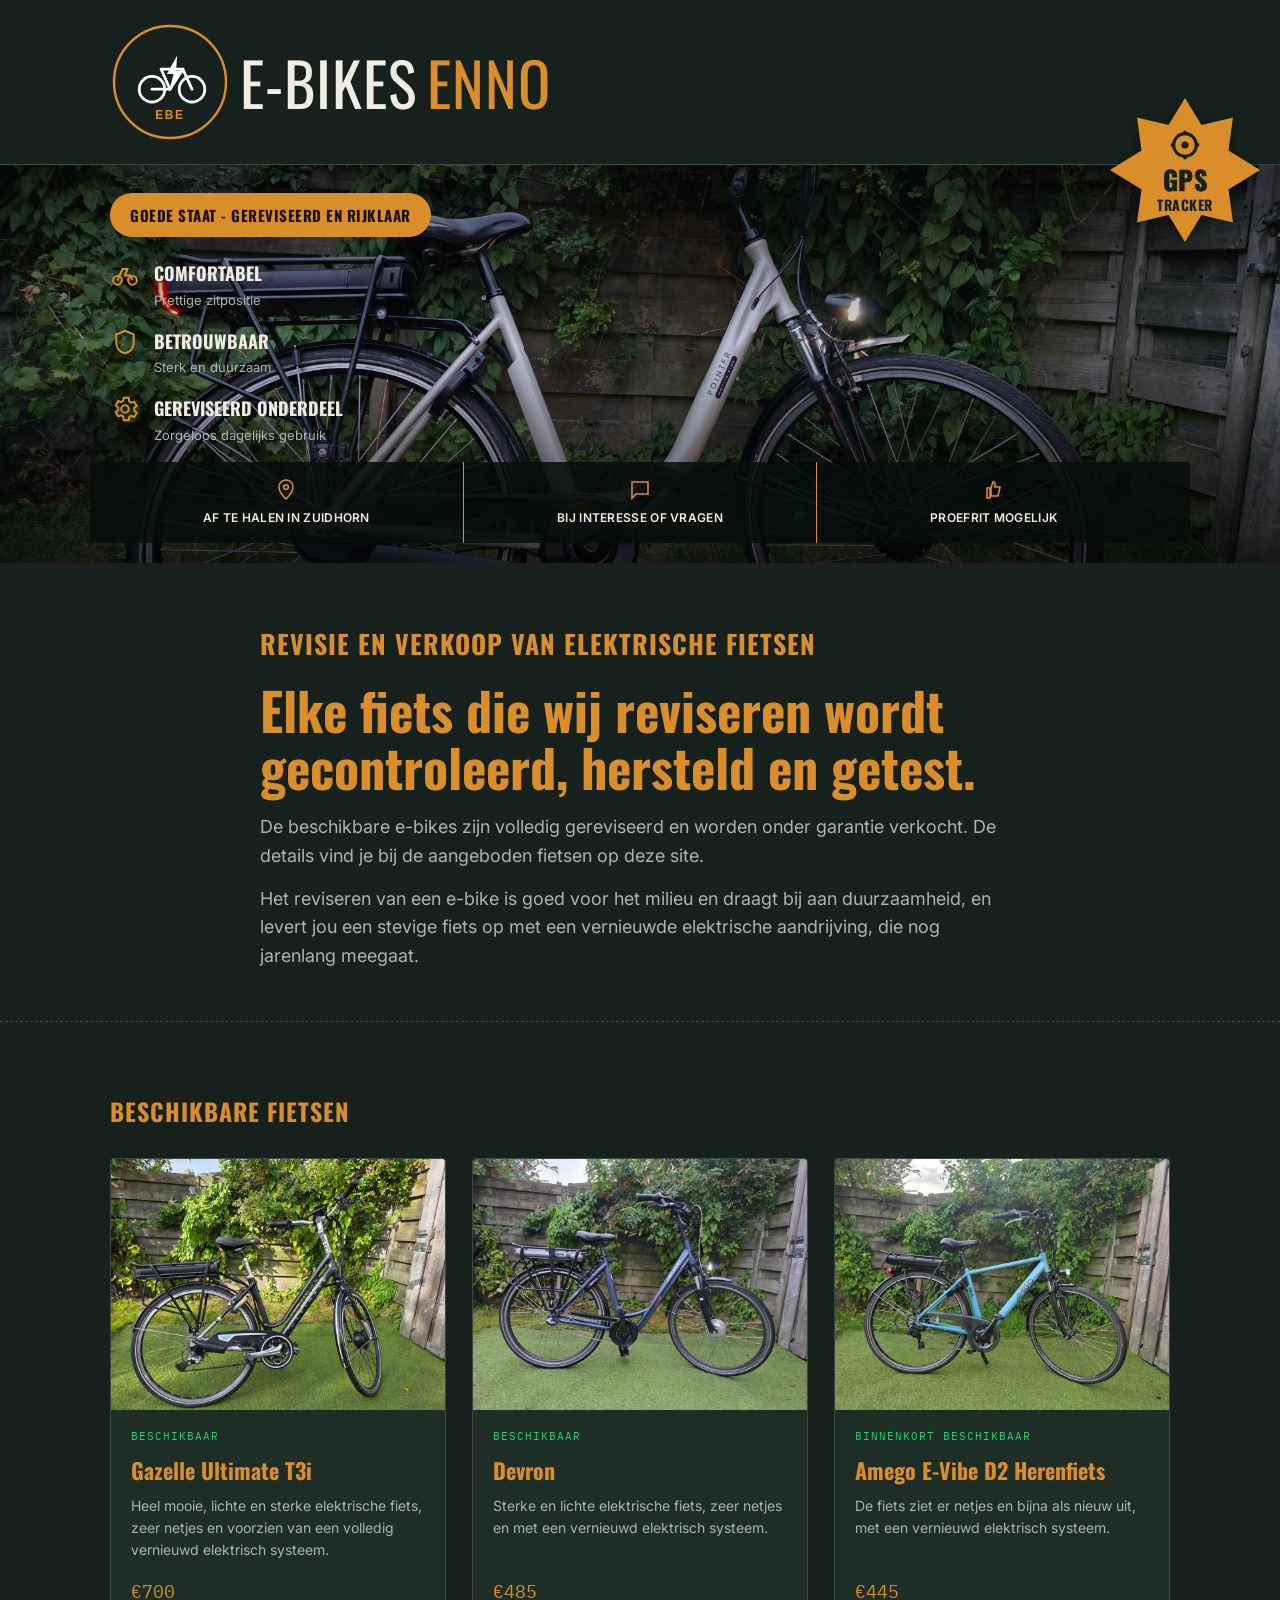
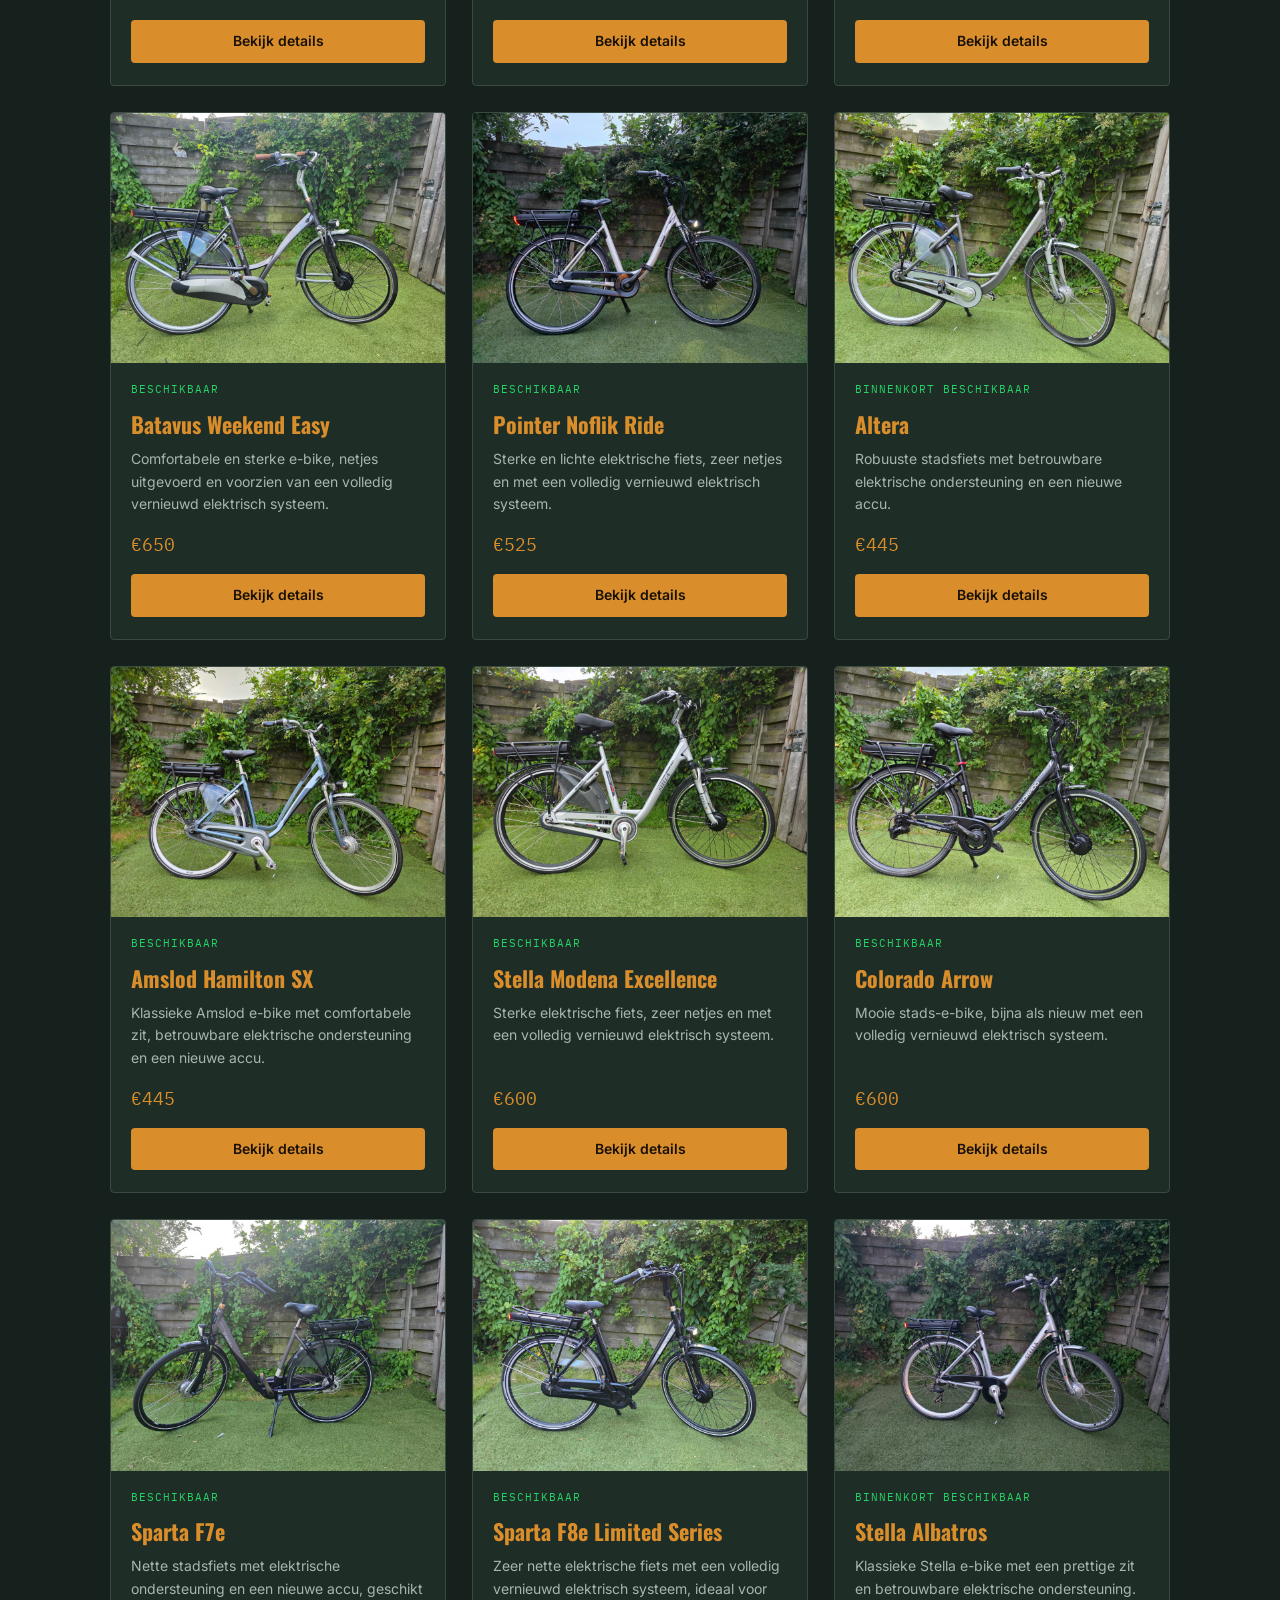
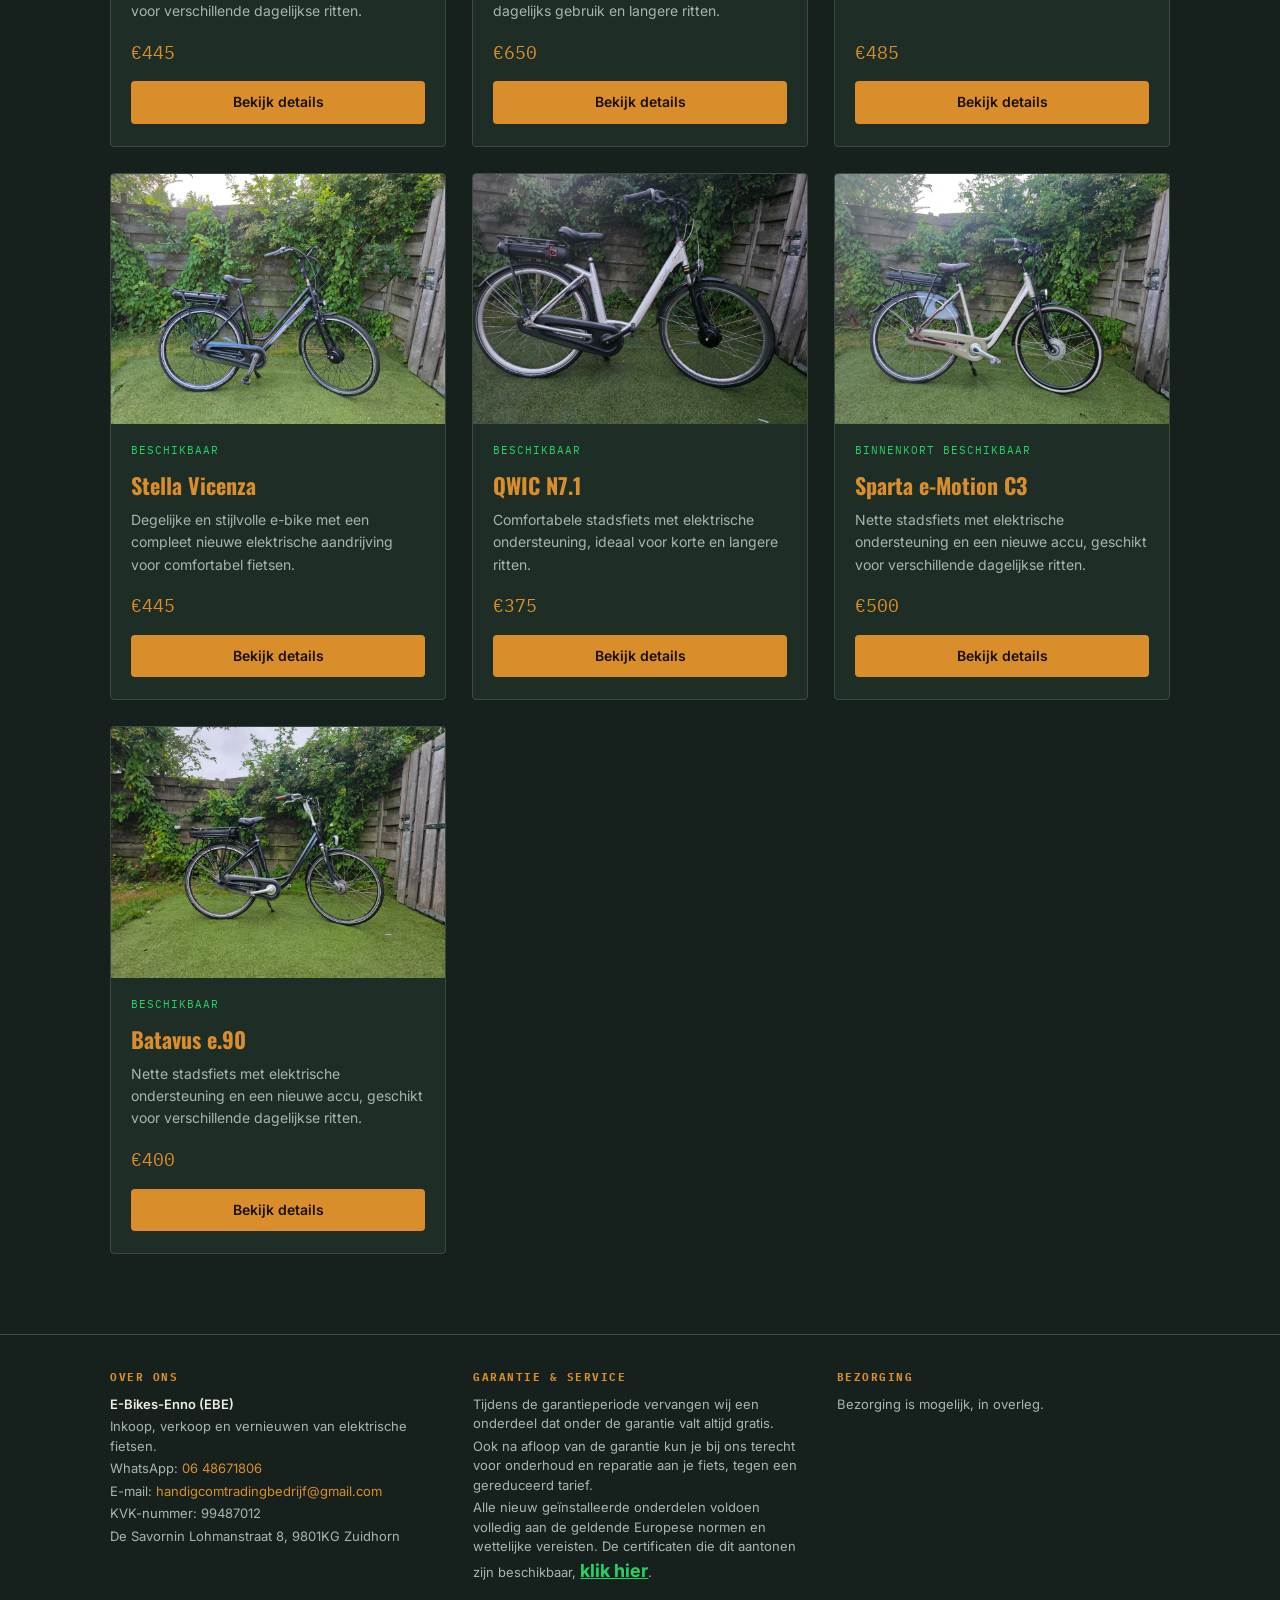
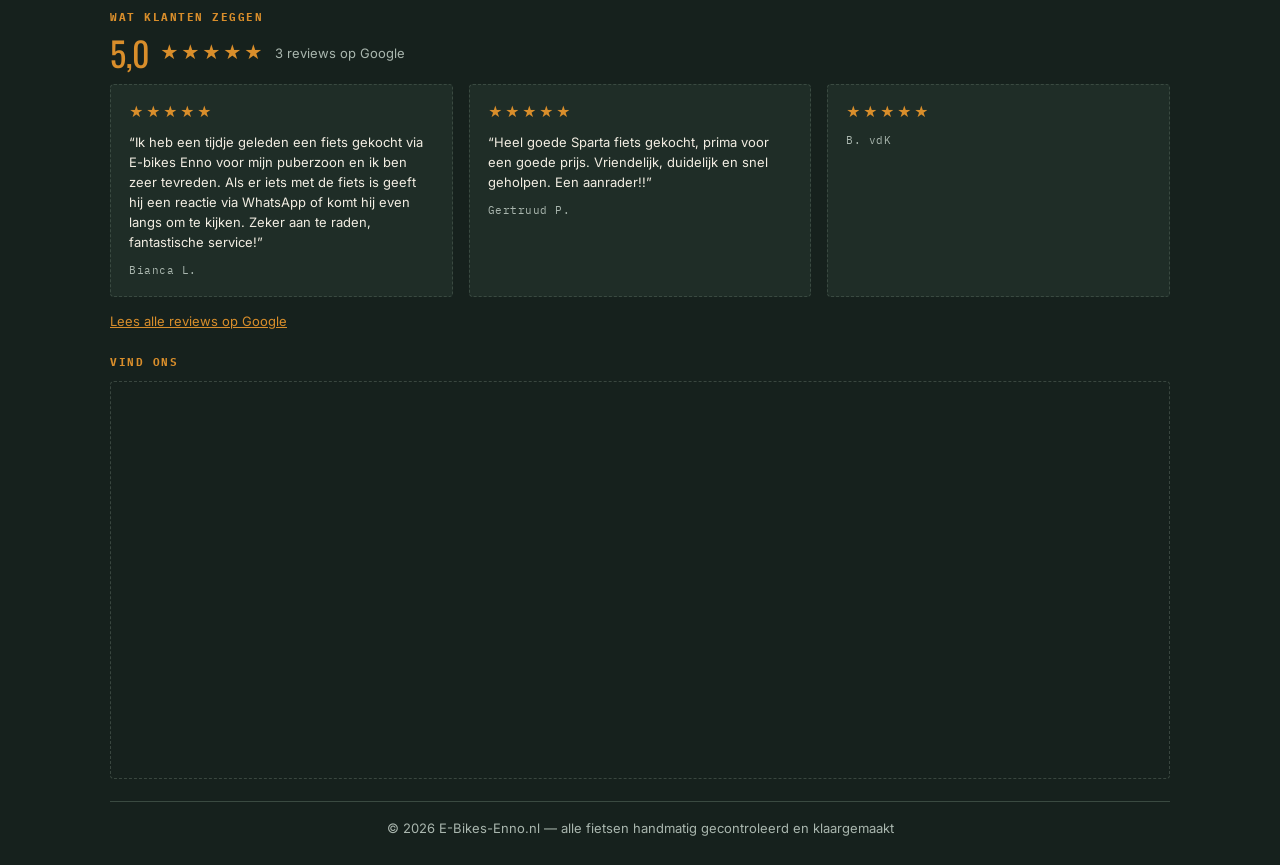
==== commit aadd84b8: "Add files via upload" ====
--- a/index.html
+++ b/index.html
@@ -138,7 +138,7 @@
       <div class="reviews-grid">
         <div class="review-card">
           <div class="review-stars" role="img" aria-label="5 van 5 sterren">★★★★★</div>
-          <p>“Ik heb een tijdje geleden een fiets gekocht via E-bikes Enno voor mijn puberzoon en ik ben zeer tevreden. …”</p>
+          <p>“Ik heb een tijdje geleden een fiets gekocht via E-bikes Enno voor mijn puberzoon en ik ben zeer tevreden. Als er iets met de fiets is geeft hij een reactie via WhatsApp of komt hij even langs om te kijken. Zeker aan te raden, fantastische service!”</p>
           <div class="review-author">Bianca L.</div>
         </div>
         <div class="review-card">
